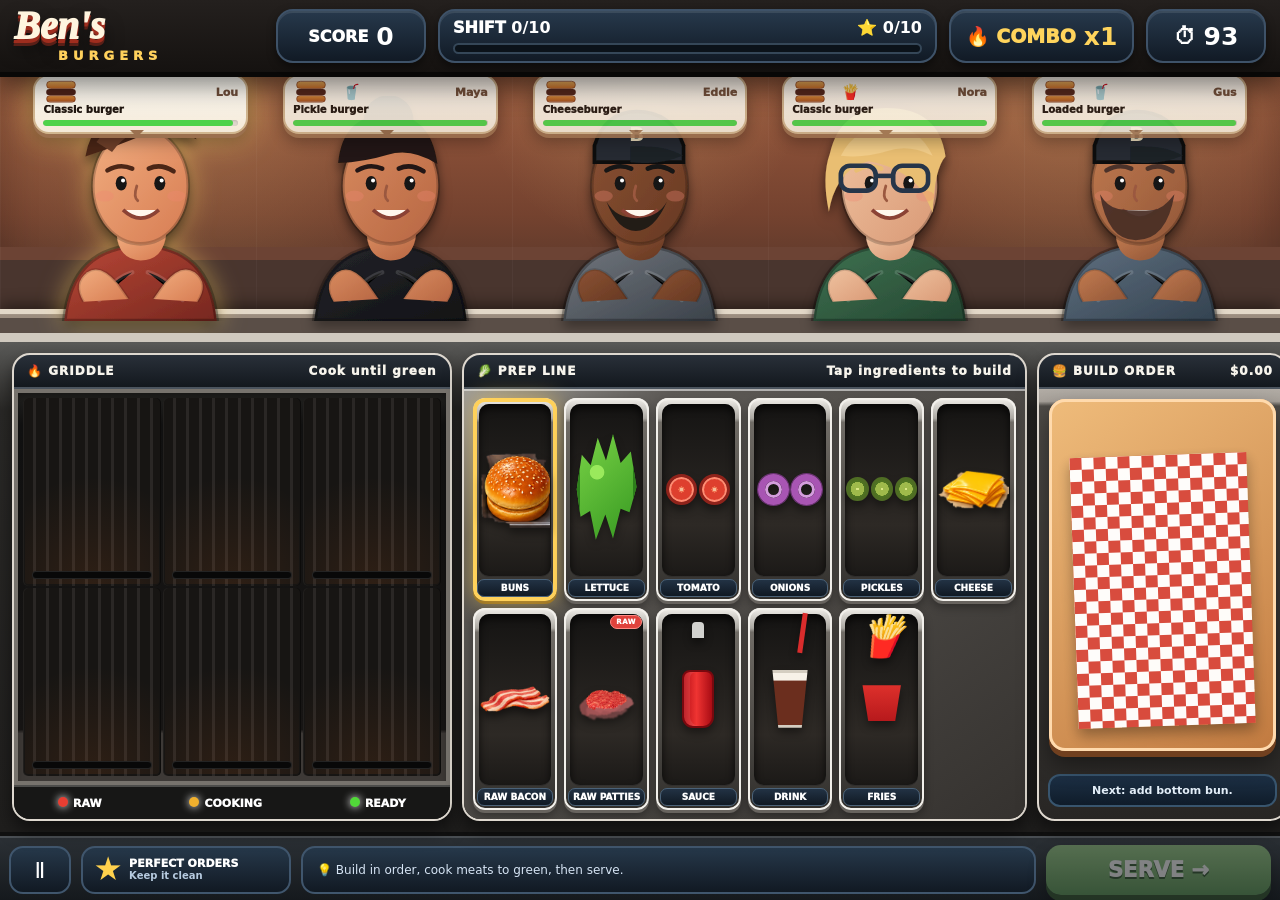
==== index.html @ 0cad3db2 "Load v25 polish and clarify raw meat stations" ====
<!doctype html><html lang="en"><head><meta charset="utf-8"><meta name="viewport" content="width=device-width,initial-scale=1,viewport-fit=cover,user-scalable=no,maximum-scale=1"><meta name="theme-color" content="#17100c"><meta name="apple-mobile-web-app-capable" content="yes"><meta name="apple-mobile-web-app-status-bar-style" content="black-translucent"><meta name="apple-mobile-web-app-title" content="Ben's Burgers"><title>Ben's Burgers</title><link rel="stylesheet" href="app-v23.css?v=25"><link rel="stylesheet" href="v24-mobile.css?v=25"><link rel="stylesheet" href="v25-polish.css?v=25"></head><body><main class="game"><header class="hud"><div class="logo">Ben's<small>BURGERS</small></div><div class="hudBox"><span>SCORE</span><strong id="score">0</strong></div><div class="hudBox shiftBox"><div class="shiftTop"><span>SHIFT <b id="served">0/10</b></span><span>⭐ <b id="perfect">0/10</b></span></div><div class="shiftTrack"><div id="shiftFill" class="shiftFill"></div></div></div><div class="hudBox comboBox">🔥 COMBO <strong id="combo">x1</strong></div><div class="hudBox timeBox">⏱ <strong id="time">94</strong></div></header><section id="customers" class="customers"></section><section class="kitchen"><div class="station"><div class="stationTitle"><span>🔥 GRIDDLE</span><span>Cook until green</span></div><div class="grillGrid"><button class="grillSlot"><i class="foodSprite"></i><span class="slotBar"><i></i></span></button><button class="grillSlot"><i class="foodSprite"></i><span class="slotBar"><i></i></span></button><button class="grillSlot"><i class="foodSprite"></i><span class="slotBar"><i></i></span></button><button class="grillSlot"><i class="foodSprite"></i><span class="slotBar"><i></i></span></button><button class="grillSlot"><i class="foodSprite"></i><span class="slotBar"><i></i></span></button><button class="grillSlot"><i class="foodSprite"></i><span class="slotBar"><i></i></span></button></div><div class="grillLegend"><span><i class="dot rawDot"></i>RAW</span><span><i class="dot cookDot"></i>COOKING</span><span><i class="dot readyDot"></i>READY</span></div></div><div class="station"><div class="stationTitle"><span>🥬 PREP LINE</span><span>Tap ingredients to build</span></div><div class="prepWrap"><button class="ingredient" data-item="buns"><i class="art" style="background-image:url('assets/buns-stock.png')"></i><span class="label">BUNS</span></button><button class="ingredient" data-item="lettuce"><i class="cssFood"><i class="lettuce"></i></i><span class="label">LETTUCE</span></button><button class="ingredient" data-item="tomato"><i class="cssFood tomato"><i></i><i></i></i><span class="label">TOMATO</span></button><button class="ingredient" data-item="onion"><i class="cssFood onion"><i></i><i></i></i><span class="label">ONIONS</span></button><button class="ingredient" data-item="pickles"><i class="cssFood pickleCss"><i></i><i></i><i></i></i><span class="label">PICKLES</span></button><button class="ingredient" data-item="cheese"><i class="art" style="background-image:url('assets/cheese-stock.png')"></i><span class="label">CHEESE</span></button><button class="ingredient" data-item="bacon"><i class="art" style="background-image:url('assets/bacon-raw.png')"></i><span class="label">RAW BACON</span></button><button class="ingredient" data-item="patties"><i class="art" style="background-image:url('assets/raw-patty.png')"></i><span class="label">RAW PATTIES</span></button><button class="ingredient" data-item="sauce"><i class="cssFood"></i><span class="label">SAUCE</span></button><button id="drinkBtn" class="ingredient" data-item="drink"><i class="cssFood"></i><span class="label">DRINK</span></button><button id="friesBtn" class="ingredient" data-item="fries"><i class="cssFood"></i><span class="label">FRIES</span></button></div></div><div class="station assembly"><div class="stationTitle"><span>🍔 BUILD ORDER</span><span id="money">$0.00</span></div><div class="board"><div class="checker"></div><div id="burgerStack" class="burgerStack"></div></div><div class="assemblyStatus"><div id="hint" class="hint">Start with the bottom bun.</div></div></div></section><footer class="footer"><button class="footerBtn" aria-label="Pause">Ⅱ</button><div class="perfectBox"><span class="star">★</span><span>PERFECT ORDERS<br><b id="perfectFooter">Keep it clean</b></span></div><div class="tipBox">💡 Build in order, cook meats to green, then serve.</div><button id="serveBtn" class="serve" disabled>SERVE →</button></footer></main><div id="toast" class="toast"></div><script src="engine-v23.js?v=25"></script><script src="v25-polish.js?v=25"></script></body></html>
---- app-v23.css ----
*{box-sizing:border-box}html,body{margin:0;width:100%;height:100%;overflow:hidden;background:#120e0b;color:#fff;font-family:Inter,ui-rounded,"SF Pro Rounded",system-ui,sans-serif}button{font:inherit}.game{height:100dvh;display:grid;grid-template-rows:72px 270px minmax(0,1fr) 64px;background:linear-gradient(#7a3f29 0 42%,#2b2622 42% 100%)}.hud{display:grid;grid-template-columns:250px 150px minmax(260px,1fr) 185px 120px;gap:12px;align-items:center;padding:8px 14px;background:linear-gradient(#24201e,#151210);box-shadow:0 5px 0 #090807,0 12px 28px #0008;z-index:5}.logo{font-family:Georgia,serif;font-style:italic;font-weight:1000;font-size:39px;color:#fff5df;text-shadow:0 4px 0 #9f2d1e,0 7px 0 #5a1f17,0 10px 18px #0009;line-height:.8}.logo small{display:block;font:1000 13px/1 system-ui;letter-spacing:5px;color:#ffd15c;text-shadow:none;margin-left:44px;margin-top:8px}.hudBox{height:54px;border-radius:17px;background:linear-gradient(#27394c,#111a25);border:2px solid #3e5268;box-shadow:inset 0 2px #ffffff18,0 4px 10px #0007;display:flex;align-items:center;justify-content:center;gap:8px;font-weight:1000}.hudBox strong{font-size:25px}.shiftBox{padding:7px 13px;flex-direction:column;gap:6px}.shiftTop{width:100%;display:flex;justify-content:space-between;font-weight:1000}.shiftTrack{width:100%;height:12px;border-radius:999px;background:#0b1219;border:2px solid #354758;overflow:hidden}.shiftFill{height:100%;width:0;background:linear-gradient(#79eb40,#39c918);border-radius:inherit;box-shadow:0 0 13px #55e62f88}.comboBox{color:#ffd45c;font-size:19px}.timeBox{font-size:22px}.customers{position:relative;display:grid;grid-template-columns:repeat(5,1fr);gap:0;padding:0 16px;background:linear-gradient(180deg,#9b5b3e 0,#7f4935 50%,#513326 100%);border-bottom:9px solid #d0c9bf;box-shadow:inset 0 14px 40px #0003;overflow:hidden}.customers:before{content:"";position:absolute;inset:0;background:radial-gradient(circle at 17% 5%,#ffd37a38,transparent 22%),radial-gradient(circle at 50% 5%,#ffd37a38,transparent 22%),radial-gradient(circle at 82% 5%,#ffd37a38,transparent 22%),linear-gradient(180deg,transparent 68%,#5d392c 68% 72%,#3f2b25 72% 100%);pointer-events:none}.customers:after{content:"";position:absolute;left:0;right:0;bottom:0;height:24px;background:linear-gradient(#e3d8c8 0 22%,#9c8d7f 23% 38%,#5a4e47 39% 100%);box-shadow:0 -4px 16px #0007}.customerCard{position:relative;min-width:0;display:flex;align-items:flex-end;justify-content:center;z-index:1}.customerCard.active{filter:drop-shadow(0 0 13px #ffd66b99)}.avatar{width:min(96%,225px);height:225px;display:flex;align-items:flex-end;justify-content:center;margin-bottom:12px}.avatar svg{width:100%;height:100%;display:block}.bubble{position:absolute;top:10px;left:5%;right:5%;min-height:82px;border-radius:22px;background:linear-gradient(#fffdf7,#f4e9d8);color:#211711;border:3px solid #d0b58f;box-shadow:0 7px 0 #9b704f,0 13px 22px #0005;padding:8px 11px 9px;z-index:4}.bubble:after{content:"";position:absolute;left:45%;bottom:-17px;border:9px solid transparent;border-top-color:#9b704f}.bubble.waiting{opacity:.9}.bubbleTop{display:flex;align-items:center;justify-content:space-between;gap:7px}.orderName{font-size:14px;font-weight:1000;color:#6f4e3a}.orderVisual{display:flex;align-items:center;gap:4px}.miniBurger{width:45px;height:29px;position:relative;display:inline-block}.miniBurger i{position:absolute;left:4px;right:4px;border-radius:999px}.miniBurger i:nth-child(1){top:0;height:10px;background:linear-gradient(#efb25c,#c96e28);border:1px solid #8e431b}.miniBurger i:nth-child(2){top:10px;height:8px;background:#4e2218}.miniBurger i:nth-child(3){top:18px;height:9px;background:linear-gradient(#d88935,#a74f1d);border:1px solid #7d3716}.miniSide{font-size:19px;line-height:1}.bubbleOrder{font-weight:1000;font-size:13px;line-height:1.08;margin-top:4px;white-space:nowrap;overflow:hidden;text-overflow:ellipsis}.miniPat{height:9px;background:#ddd5cb;border-radius:99px;overflow:hidden;margin-top:7px;box-shadow:inset 0 1px 2px #0002}.miniPat i{display:block;height:100%;width:100%;border-radius:inherit;transition:width .12s linear}.kitchen{min-height:0;display:grid;grid-template-columns:35% 45% 20%;gap:10px;padding:11px 12px;background:linear-gradient(#5a5a58,#2a2927 14%,#1f1e1d 100%);border-bottom:4px solid #111}.station{min-height:0;border-radius:18px;background:linear-gradient(#cfcac2,#a7a19a 10%,#4e4b47 11%,#282624 100%);border:2px solid #ded8cf;box-shadow:inset 0 3px #ffffffaa,0 9px 18px #0008;overflow:hidden;position:relative}.stationTitle{height:34px;background:linear-gradient(#293039,#13181e);border-bottom:2px solid #4b545e;color:#f7f4ec;display:flex;align-items:center;justify-content:space-between;padding:0 13px;font-size:12px;font-weight:1000;letter-spacing:1px}.grillGrid{display:grid;grid-template-columns:repeat(3,1fr);grid-template-rows:repeat(2,1fr);gap:7px;padding:9px;height:calc(100% - 68px);background:linear-gradient(#2e2c2b,#1e1d1c)}.grillSlot{position:relative;border:0;border-radius:13px;background:repeating-linear-gradient(90deg,#161616 0 8px,#2a2827 8px 15px);box-shadow:inset 0 0 0 2px #555,inset 0 -16px 22px #0009,0 2px 0 #777;overflow:hidden}.grillSlot:before{content:"";position:absolute;inset:7px;border-radius:9px;background:radial-gradient(circle at 50% 100%,#ff7b2620,transparent 55%);pointer-events:none}.grillSlot.ready{box-shadow:inset 0 0 0 4px #58e33d,0 0 16px #58e33d88}.grillSlot.burned{box-shadow:inset 0 0 0 4px #ff4a36,0 0 16px #ff4a3677}.foodSprite{position:absolute;inset:12% 8% 17%;background-position:center;background-repeat:no-repeat;background-size:contain;filter:drop-shadow(0 7px 5px #0008)}.slotBar{position:absolute;left:9px;right:9px;bottom:7px;height:8px;background:#080808;border-radius:99px;overflow:hidden;border:1px solid #ffffff1c}.slotBar i{display:block;height:100%;width:0;background:#f0ab2f;border-radius:inherit}.grillLegend{height:34px;display:flex;align-items:center;justify-content:space-around;background:#171716;border-top:2px solid #4d4d4b;font-size:11px;font-weight:1000}.dot{display:inline-block;width:10px;height:10px;border-radius:50%;margin-right:5px;box-shadow:0 0 8px currentColor}.rawDot{background:#e83e32}.cookDot{background:#f0b02e}.readyDot{background:#51d938}.prepWrap{display:grid;grid-template-columns:repeat(6,1fr);grid-template-rows:repeat(2,1fr);gap:7px;padding:9px;height:calc(100% - 34px);background:linear-gradient(#4b4946,#292724)}.ingredient{position:relative;border:0;border-radius:14px;background:linear-gradient(#dad9d5,#9f9b94 11%,#66615b 12%,#292725 100%);box-shadow:inset 0 0 0 2px #efeee9,0 3px 0 #6e6a66,0 6px 10px #0004;overflow:hidden;padding:0}.ingredient:before{content:"";position:absolute;left:6px;right:6px;top:6px;bottom:24px;border-radius:10px;background:linear-gradient(#1c1b1a,#3b3732);box-shadow:inset 0 3px 8px #0008,inset 0 -1px #ffffff16}.ingredient.next{box-shadow:inset 0 0 0 4px #ffd15a,0 0 20px #ffd15a88,0 3px 0 #8c661b}.ingredient.done{box-shadow:inset 0 0 0 4px #59df43,0 0 17px #59df4366}.ingredient .art{position:absolute;inset:7px 7px 26px;background-size:contain;background-position:center;background-repeat:no-repeat;z-index:2;filter:drop-shadow(0 5px 4px #0007)}.ingredient .label{position:absolute;left:4px;right:4px;bottom:4px;border-radius:7px;background:linear-gradient(#223244,#101923);border:1px solid #4b6278;color:#fff;padding:3px 2px;font-size:9px;font-weight:1000;text-align:center;z-index:4}.cssFood{position:absolute;inset:7px 7px 27px;display:flex;align-items:center;justify-content:center;z-index:2;filter:drop-shadow(0 5px 4px #0006)}.lettuce{width:90%;height:68%;background:radial-gradient(circle at 35% 35%,#9ae95c 0 8%,transparent 9%),linear-gradient(135deg,#7bd447,#32951f);clip-path:polygon(3% 50%,11% 20%,25% 29%,36% 5%,49% 25%,60% 2%,72% 27%,88% 17%,97% 48%,86% 70%,72% 67%,60% 93%,48% 72%,33% 94%,24% 69%,9% 74%);box-shadow:inset 0 0 0 5px #2d7e1b}.tomato{display:flex;gap:2px}.tomato i{width:31px;height:31px;border-radius:50%;background:radial-gradient(circle,#f5bc98 0 8%,#f07150 9% 17%,#de3f2e 18% 58%,#a92820 59%);border:3px solid #8f231b;box-shadow:inset 0 0 0 2px #ff8d73}.onion{display:flex;gap:2px}.onion i{width:31px;height:31px;border-radius:50%;border:7px solid #a855b3;box-shadow:inset 0 0 0 3px #d49ddd,0 0 0 1px #6b3374}.pickleCss{display:flex;gap:2px}.pickleCss i{width:31px;height:24px;border-radius:50%;background:radial-gradient(circle,#dbe885 0 9%,#9fba4b 10% 55%,#4f7421 56%);border:3px solid #4f6d24}.ingredient[data-item="sauce"] .cssFood{font-size:0}.ingredient[data-item="sauce"] .cssFood:before{content:"";width:28px;height:54px;border-radius:8px 8px 11px 11px;background:linear-gradient(90deg,#b81118,#ef3432 45%,#a90c14);border:2px solid #78090f;box-shadow:inset 6px 0 #ffffff16}.ingredient[data-item="sauce"] .cssFood:after{content:"";position:absolute;width:12px;height:16px;top:7px;background:#d2d2cf;border-radius:4px 4px 0 0}.ingredient[data-item="drink"] .cssFood,.ingredient[data-item="fries"] .cssFood{font-size:0!important}.ingredient[data-item="drink"] .cssFood:before{content:"";width:36px;height:52px;clip-path:polygon(8% 0,92% 0,78% 100%,22% 100%);background:linear-gradient(#f7f1e8 0 14%,#6b2e1e 15% 100%);border:3px solid #d4cdc1}.ingredient[data-item="drink"] .cssFood:after{content:"";position:absolute;width:5px;height:40px;background:#d92c2c;transform:rotate(8deg);top:-2px;right:29%}.ingredient[data-item="fries"] .cssFood:before{content:"";width:48px;height:45px;background:linear-gradient(#e7362f,#b7191c);clip-path:polygon(10% 20%,90% 20%,78% 100%,22% 100%);border-radius:5px}.ingredient[data-item="fries"] .cssFood:after{content:"🍟";position:absolute;font-size:40px;top:-2px}.assembly{display:grid;grid-template-rows:34px 1fr 58px}.board{margin:10px;border-radius:16px;background:linear-gradient(#d99e5c,#b86f38);box-shadow:inset 0 0 0 3px #efc890,0 6px 0 #72421f,0 10px 20px #0006;position:relative;overflow:hidden}.checker{position:absolute;inset:16% 11% 7%;background:conic-gradient(#fff 25%,#d84a3d 0 50%,#fff 0 75%,#d84a3d 0) 0 0/24px 24px;transform:rotate(-2deg);opacity:.97;box-shadow:0 5px 12px #0004}.burgerStack{position:absolute;left:50%;bottom:12%;width:165px;height:175px;transform:translateX(-50%);filter:drop-shadow(0 10px 7px #0007)}.layer{position:absolute;left:50%;transform:translateX(-50%);width:132px;transition:.16s}.layer.bunBottom{height:31px;background:radial-gradient(circle at 45% 30%,#f7cd75 0 2px,transparent 3px),linear-gradient(#e49a42,#aa501d);border-radius:12px 12px 24px 24px;border:4px solid #793515}.layer.patty{height:30px;background:repeating-linear-gradient(20deg,#67301f 0 8px,#3d1811 8px 12px);border-radius:50%;border:4px solid #29110c;box-shadow:inset 0 5px #8b4a31}.layer.cheese{height:19px;background:#f6b927;clip-path:polygon(0 10%,45% 0,58% 24%,100% 8%,96% 86%,55% 72%,46% 100%,5% 78%)}.layer.lettuceL{height:20px;background:linear-gradient(#77d347,#3b9d24);clip-path:polygon(0 48%,12% 9%,25% 49%,38% 2%,51% 42%,68% 4%,81% 46%,100% 8%,93% 92%,70% 64%,58% 100%,38% 66%,18% 98%,5% 70%)}.layer.tomatoL{height:17px;background:linear-gradient(#ef634e,#c52d22);border-radius:50%;border:3px solid #962018}.layer.onionL{height:13px;border:5px solid #a95bb4;border-radius:50%;box-shadow:inset 0 0 0 2px #d49edd}.layer.pickleL{height:14px;background:radial-gradient(circle,#d8e27b 0 10%,#8eaa3c 11% 58%,#4b6a20 59%);border-radius:50%;border:3px solid #4e6c22}.layer.bacon{height:15px;background:repeating-linear-gradient(90deg,#b83721 0 12px,#ed7b42 12px 20px);transform:translateX(-50%) rotate(-4deg);border-radius:8px;border:2px solid #742416}.layer.sauceL{height:8px;background:linear-gradient(#ef4539,#b91217);border-radius:999px}.layer.bunTop{height:49px;background:radial-gradient(circle at 24% 32%,#fff1a1 0 3px,transparent 4px),radial-gradient(circle at 66% 23%,#fff1a1 0 3px,transparent 4px),radial-gradient(circle at 45% 18%,#fff1a1 0 3px,transparent 4px),linear-gradient(#f2b258,#c77029);border-radius:78px 78px 24px 24px;border:4px solid #8f4018;box-shadow:inset 0 7px #ffd481}.assemblyStatus{display:flex;align-items:center;justify-content:center;padding:0 9px}.hint{width:100%;border-radius:12px;background:linear-gradient(#1d3045,#0f1c2a);color:#e3eef8;border:2px solid #38556e;padding:8px;text-align:center;font-size:11px;font-weight:900}.footer{display:grid;grid-template-columns:62px 210px 1fr 225px;gap:10px;align-items:center;padding:6px 12px;background:linear-gradient(#2b3035,#15191d);border-top:2px solid #4b5055}.footerBtn,.perfectBox,.tipBox{height:48px;border-radius:14px;background:linear-gradient(#26384a,#111923);border:2px solid #40566d;color:#fff}.footerBtn{font-size:22px}.perfectBox{display:flex;align-items:center;gap:9px;padding:0 12px;font-weight:1000;font-size:11px;line-height:1.05;overflow:hidden}.perfectBox .star{font-size:28px;color:#ffd14d}.perfectBox b{font-size:10px;color:#b7cbe0}.tipBox{display:flex;align-items:center;padding:0 14px;color:#d6e4f4;font-size:12px}.serve{height:50px;border:0;border-radius:15px;background:linear-gradient(#6be840,#2dbd21);box-shadow:0 6px 0 #196f15,0 10px 20px #0006;color:#fff;font-size:21px;font-weight:1000;text-shadow:0 2px #187113}.serve:disabled{filter:grayscale(.6) brightness(.65)}.serve:not(:disabled):active{transform:translateY(3px);box-shadow:0 3px 0 #196f15}.toast{position:fixed;left:50%;bottom:74px;transform:translateX(-50%) translateY(20px);opacity:0;z-index:20;background:#101418ef;border:2px solid #4b5d70;border-radius:999px;padding:9px 16px;font-weight:900;transition:.16s}.toast.show{opacity:1;transform:translateX(-50%) translateY(0)}
@media(max-height:720px){.game{grid-template-rows:62px 230px minmax(0,1fr) 56px}.hud{grid-template-columns:210px 125px minmax(230px,1fr) 150px 100px;padding:6px 9px;gap:7px}.logo{font-size:31px}.logo small{font-size:10px}.hudBox{height:45px;font-size:12px}.hudBox strong{font-size:20px}.customers{padding:0 10px}.avatar{height:188px;margin-bottom:8px}.bubble{top:7px;min-height:67px;padding:6px 8px;border-radius:17px}.orderName{font-size:11px}.bubbleOrder{font-size:10px}.miniBurger{transform:scale(.82);transform-origin:left center}.miniSide{font-size:15px}.kitchen{gap:7px;padding:7px 8px;grid-template-columns:34% 46% 20%}.stationTitle{height:28px;font-size:9px}.grillGrid{height:calc(100% - 56px);padding:6px;gap:5px}.grillLegend{height:28px;font-size:8px}.prepWrap{height:calc(100% - 28px);padding:6px;gap:5px}.ingredient .label{font-size:7px}.assembly{grid-template-rows:28px 1fr 47px}.board{margin:6px}.burgerStack{width:125px;height:120px}.footer{grid-template-columns:50px 165px 1fr 175px;padding:4px 8px}.footerBtn,.perfectBox,.tipBox{height:42px}.perfectBox{font-size:9px}.perfectBox .star{font-size:23px}.perfectBox b{font-size:8px}.tipBox{font-size:10px}.serve{height:43px;font-size:16px}}
@media(max-width:980px){.hud{grid-template-columns:180px 100px 1fr 135px 85px}.logo{font-size:29px}.hudBox{font-size:11px}.hudBox strong{font-size:18px}.customers{padding:0 6px}.avatar{width:100%}.bubble{left:3%;right:3%}.kitchen{grid-template-columns:33% 47% 20%}.prepWrap{grid-template-columns:repeat(6,1fr)}.ingredient .label{letter-spacing:-.2px}}
@media(orientation:portrait){body:before{content:"Turn your phone sideways to play Ben’s Burgers 🍔";position:fixed;inset:0;background:#17100c;z-index:999;display:grid;place-items:center;text-align:center;padding:18%;font-size:28px;font-weight:1000}}
---- v24-mobile.css ----
/* v24: prioritize the playable kitchen on phone landscape */
@media (orientation:landscape) and (max-height:520px){
.game{grid-template-rows:54px 178px minmax(235px,1fr) 52px;height:100dvh;min-height:100dvh;overflow:hidden}
.hud{grid-template-columns:205px 130px 1fr 155px 105px;gap:8px;padding:5px 10px}.logo{font-size:30px}.logo small{font-size:10px;letter-spacing:4px;margin-top:5px}.hudBox{height:42px;border-radius:14px;font-size:12px}.hudBox strong{font-size:19px}.shiftBox{padding:5px 10px;gap:4px}.shiftTrack{height:8px}.comboBox{font-size:14px}.timeBox{font-size:16px}
.customers{padding:6px 14px 0;gap:6px;border-bottom-width:6px}.avatar{height:142px;width:min(90%,170px)}.bubble{top:0;left:4%;right:4%;min-height:62px;padding:5px 7px 7px;border-radius:14px;border-width:2px;box-shadow:0 4px 0 #9d704e,0 7px 12px #0004}.bubble:after{bottom:-12px;border-width:7px}.bubbleTitle{font-size:9px}.bubbleOrder{font-size:10px;margin-top:3px}.miniPat{height:6px;margin-top:5px}
.kitchen{grid-template-columns:36% 44% 20%;gap:7px;padding:7px 9px;background:linear-gradient(#686765,#282725)}.station{border-radius:14px}.stationTitle{height:28px;padding:0 9px;font-size:9px}.grillGrid{height:calc(100% - 56px);padding:7px;gap:6px}.grillSlot{border-radius:9px}.foodSprite{inset:8% 7% 14%;filter:drop-shadow(0 4px 4px #0008)}.slotBar{height:6px;bottom:5px}.grillLegend{height:28px;font-size:9px}
.prepWrap{height:calc(100% - 28px);grid-template-columns:repeat(6,1fr);grid-template-rows:repeat(2,minmax(82px,1fr));gap:6px;padding:7px}.ingredient{min-height:82px;border-radius:10px}.ingredient .art{inset:5px 4px 21px;background-size:contain}.ingredient .label{bottom:3px;font-size:8px;padding:2px}.cssFood{inset:5px 4px 21px}.tomato i,.onion i{width:27px;height:27px}.pickleCss i{width:27px;height:21px}
.assembly{grid-template-rows:28px minmax(150px,1fr) 47px}.board{margin:7px;border-radius:11px}.checker{inset:12% 10% 6%;background-size:22px 22px}.burgerStack{bottom:11%;width:140px;height:135px}.layer{width:112px}.assemblyStatus{padding:0 6px}.hint{padding:7px;font-size:9px;border-radius:9px}
.footer{grid-template-columns:55px 205px 1fr 215px;gap:8px;padding:4px 9px}.footerBtn,.perfectBox,.tipBox{height:40px;border-radius:11px}.footerBtn{font-size:18px}.perfectBox{padding:0 10px;font-size:10px;line-height:1.05}.perfectBox .star{font-size:23px}.tipBox{font-size:10px;padding:0 11px}.serve{height:42px;font-size:17px;border-radius:12px}
}
@media (orientation:landscape) and (max-height:430px){.game{grid-template-rows:48px 145px minmax(210px,1fr) 46px}.customers{padding-top:3px}.avatar{height:116px}.bubble{min-height:52px}.bubbleOrder{font-size:9px}.prepWrap{grid-template-rows:repeat(2,minmax(70px,1fr))}.ingredient{min-height:70px}.footer{grid-template-columns:48px 180px 1fr 190px}.footerBtn,.perfectBox,.tipBox{height:35px}.serve{height:37px}}
---- v25-polish.css ----
/* v25 visual polish: make the playable screen read more like the target mockup */
:root{--steel-hi:#e3e1dc;--steel-mid:#8e8c88;--steel-dark:#3a3937;--game-green:#55df34;--warm:#f4b24c}
/* smaller tickets so the characters can actually be seen */
.bubble{top:2px;left:7%;right:7%;min-height:58px;padding:5px 8px 6px;border-radius:16px;border-width:2px;box-shadow:0 4px 0 #9b704f,0 8px 16px #0005}.bubble:after{bottom:-12px;border-width:7px}.bubbleTop{height:23px}.miniBurger{transform:scale(.8);transform-origin:left center}.miniSide{font-size:15px}.orderName{font-size:11px}.bubbleOrder{font-size:10px;margin-top:1px}.miniPat{height:6px;margin-top:4px}
/* restaurant counter / character presentation */
.customers{background:radial-gradient(circle at 15% 5%,#ffd48636,transparent 22%),radial-gradient(circle at 50% 4%,#ffd48631,transparent 24%),radial-gradient(circle at 84% 5%,#ffd48636,transparent 22%),linear-gradient(#9a5a3e,#74422f 55%,#443027 100%)}.customers:before{background:linear-gradient(90deg,#ffffff08 0 1px,transparent 1px 20%),linear-gradient(180deg,transparent 67%,#6c4334 67% 72%,#49352e 72% 100%);background-size:20% 100%,100% 100%}.avatar{filter:drop-shadow(0 7px 6px #0005)}
/* turn six boxes into one convincing griddle surface while keeping six hit targets */
.station:first-child{background:linear-gradient(#dbd9d4,#989693 11%,#4d4b49 12%,#252422 100%)}.grillGrid{gap:2px;padding:9px;background:linear-gradient(180deg,#242321,#111 9%,#171514 86%,#3d3936 87%);box-shadow:inset 0 0 0 4px #77736d,inset 0 5px 10px #0008}.grillSlot{border-radius:5px;background:repeating-linear-gradient(90deg,#171513 0 10px,#2a2725 10px 13px);box-shadow:inset 1px 0 #ffffff0b,inset -1px 0 #0007;border:0}.grillSlot:before{inset:2px;border-radius:3px;background:radial-gradient(circle at 50% 100%,#ff79251a,transparent 55%)}.grillSlot.ready{box-shadow:inset 0 0 0 3px #5ae13e,0 0 13px #55df3466}.grillSlot.burned{box-shadow:inset 0 0 0 3px #f24b38,0 0 13px #f24b3866}.foodSprite{inset:5% 4% 13%;filter:drop-shadow(0 7px 5px #0009)}.grillSlot:has(.foodSprite[style*="cooking-patty"]) .foodSprite{animation:sizzle .13s steps(2) infinite}.grillSlot:has(.foodSprite[style*="raw-patty"]) .foodSprite{filter:drop-shadow(0 6px 5px #0009) saturate(1.18)}@keyframes sizzle{50%{transform:translate(1px,-1px) rotate(.35deg)}}
/* stainless prep wells */
.prepWrap{background:linear-gradient(145deg,#9e9c98,#5c5955 18%,#35322f 100%);box-shadow:inset 0 2px #eee9}.ingredient{background:linear-gradient(#f2f0eb,#aaa7a1 10%,#706c66 12%,#302e2b 100%);border-radius:12px;box-shadow:inset 0 0 0 2px #f2f0eb,0 3px 0 #67635e,0 6px 10px #0005}.ingredient:before{background:linear-gradient(#151413,#2d2925 70%,#1b1917);box-shadow:inset 0 4px 9px #000b,inset 0 -1px #ffffff20}.ingredient.next{box-shadow:inset 0 0 0 4px #ffd15a,0 0 22px #ffd15a91,0 3px 0 #8c661b}.ingredient.selected{box-shadow:inset 0 0 0 4px #59b7ff,0 0 20px #59b7ff88,0 3px 0 #315c80}.ingredient.selected .label{background:linear-gradient(#2d78b1,#153b5c)}
/* raw meat is visually unmistakable */
.ingredient[data-item="patties"] .art{background-image:url('assets/raw-patty.png')!important;background-size:72% auto;filter:drop-shadow(-8px 8px 0 #bc5f60aa) drop-shadow(8px 4px 0 #d97879aa) drop-shadow(0 6px 5px #0008);transform:scale(.82)}.ingredient[data-item="patties"]:after{content:"RAW";position:absolute;right:7px;top:7px;z-index:5;background:#df423c;color:#fff;border:1px solid #ff8a83;border-radius:7px;padding:2px 5px;font-size:7px;font-weight:1000;letter-spacing:.5px}.ingredient[data-item="bacon"] .art{background-image:url('assets/bacon-raw.png')!important;filter:drop-shadow(0 5px 4px #0008) saturate(1.15)}
/* more substantial build board */
.board{background:linear-gradient(145deg,#efbc7b,#c17a40);box-shadow:inset 0 0 0 3px #ffdaad,0 6px 0 #71401f,0 12px 23px #0007}.checker{box-shadow:0 7px 14px #0005}.burgerStack{filter:drop-shadow(0 11px 7px #0008)}
/* footer safe area and stronger serve affordance */
.footer{padding-bottom:max(4px,env(safe-area-inset-bottom));padding-left:max(9px,env(safe-area-inset-left));padding-right:max(9px,env(safe-area-inset-right))}.serve:not(:disabled){background:linear-gradient(#6bea40,#27b91c);box-shadow:0 5px 0 #176b13,0 10px 18px #0007,0 0 20px #47dc2e3d}.serve:disabled{opacity:.72}
@media (orientation:landscape) and (max-height:520px){.bubble{top:-2px;min-height:48px;padding:4px 6px 5px}.bubbleTop{height:18px}.miniBurger{transform:scale(.64)}.miniSide{font-size:12px}.orderName{font-size:9px}.bubbleOrder{font-size:9px}.miniPat{height:5px;margin-top:3px}.avatar{height:148px;margin-bottom:0}.customers{padding-top:0}.ingredient[data-item="patties"]:after{font-size:6px;right:5px;top:5px}.grillGrid{padding:6px}.foodSprite{inset:2% 2% 12%}}
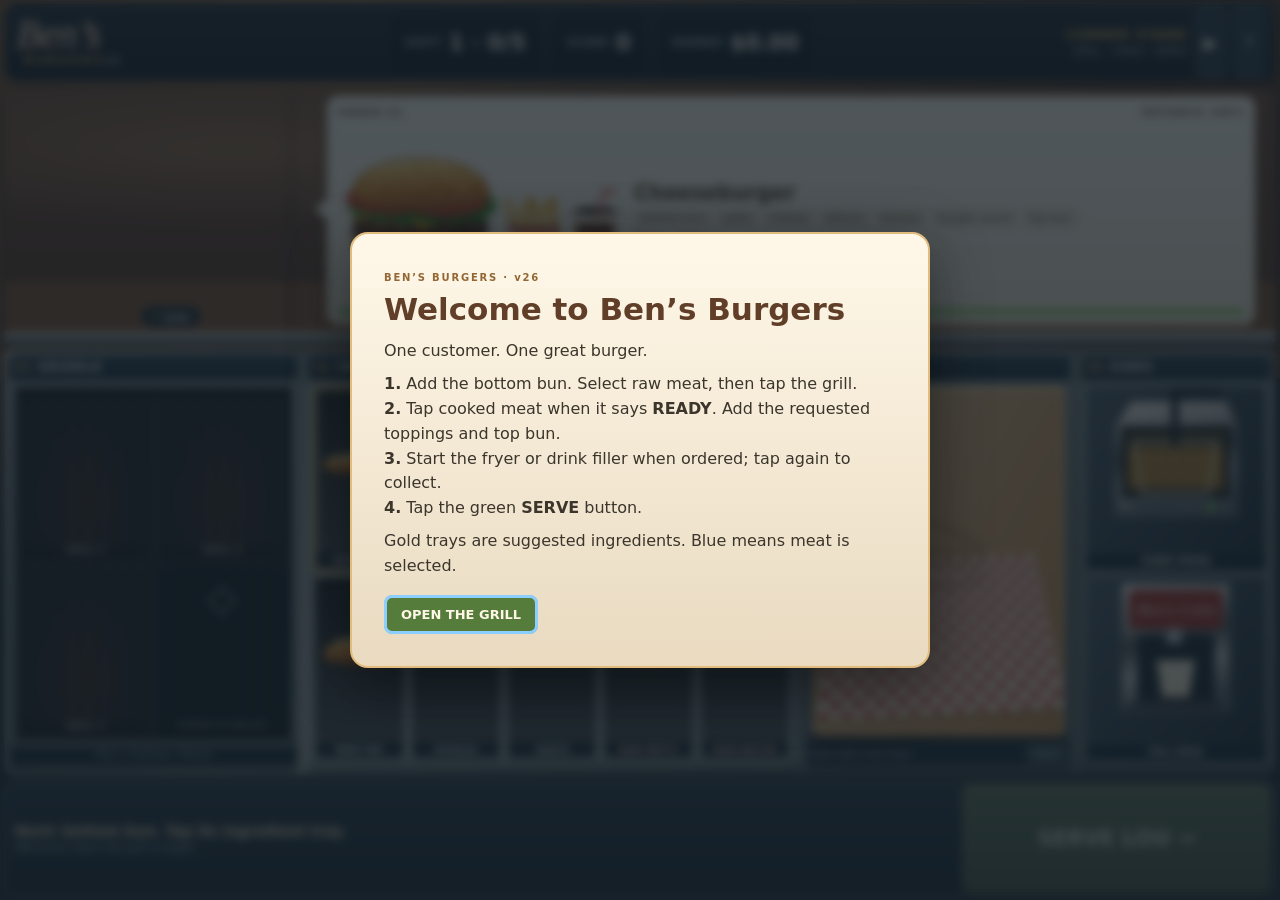
==== commit 99064894: "Load complete one-customer rebuild v26" ====
--- a/index.html
+++ b/index.html
@@ -1 +1,48 @@
-<!doctype html><html lang="en"><head><meta charset="utf-8"><meta name="viewport" content="width=device-width,initial-scale=1,viewport-fit=cover,user-scalable=no,maximum-scale=1"><meta name="theme-color" content="#17100c"><meta name="apple-mobile-web-app-capable" content="yes"><meta name="apple-mobile-web-app-status-bar-style" content="black-translucent"><meta name="apple-mobile-web-app-title" content="Ben's Burgers"><title>Ben's Burgers</title><link rel="stylesheet" href="app-v23.css?v=25"><link rel="stylesheet" href="v24-mobile.css?v=25"><link rel="stylesheet" href="v25-polish.css?v=25"></head><body><main class="game"><header class="hud"><div class="logo">Ben's<small>BURGERS</small></div><div class="hudBox"><span>SCORE</span><strong id="score">0</strong></div><div class="hudBox shiftBox"><div class="shiftTop"><span>SHIFT <b id="served">0/10</b></span><span>⭐ <b id="perfect">0/10</b></span></div><div class="shiftTrack"><div id="shiftFill" class="shiftFill"></div></div></div><div class="hudBox comboBox">🔥 COMBO <strong id="combo">x1</strong></div><div class="hudBox timeBox">⏱ <strong id="time">94</strong></div></header><section id="customers" class="customers"></section><section class="kitchen"><div class="station"><div class="stationTitle"><span>🔥 GRIDDLE</span><span>Cook until green</span></div><div class="grillGrid"><button class="grillSlot"><i class="foodSprite"></i><span class="slotBar"><i></i></span></button><button class="grillSlot"><i class="foodSprite"></i><span class="slotBar"><i></i></span></button><button class="grillSlot"><i class="foodSprite"></i><span class="slotBar"><i></i></span></button><button class="grillSlot"><i class="foodSprite"></i><span class="slotBar"><i></i></span></button><button class="grillSlot"><i class="foodSprite"></i><span class="slotBar"><i></i></span></button><button class="grillSlot"><i class="foodSprite"></i><span class="slotBar"><i></i></span></button></div><div class="grillLegend"><span><i class="dot rawDot"></i>RAW</span><span><i class="dot cookDot"></i>COOKING</span><span><i class="dot readyDot"></i>READY</span></div></div><div class="station"><div class="stationTitle"><span>🥬 PREP LINE</span><span>Tap ingredients to build</span></div><div class="prepWrap"><button class="ingredient" data-item="buns"><i class="art" style="background-image:url('assets/buns-stock.png')"></i><span class="label">BUNS</span></button><button class="ingredient" data-item="lettuce"><i class="cssFood"><i class="lettuce"></i></i><span class="label">LETTUCE</span></button><button class="ingredient" data-item="tomato"><i class="cssFood tomato"><i></i><i></i></i><span class="label">TOMATO</span></button><button class="ingredient" data-item="onion"><i class="cssFood onion"><i></i><i></i></i><span class="label">ONIONS</span></button><button class="ingredient" data-item="pickles"><i class="cssFood pickleCss"><i></i><i></i><i></i></i><span class="label">PICKLES</span></button><button class="ingredient" data-item="cheese"><i class="art" style="background-image:url('assets/cheese-stock.png')"></i><span class="label">CHEESE</span></button><button class="ingredient" data-item="bacon"><i class="art" style="background-image:url('assets/bacon-raw.png')"></i><span class="label">RAW BACON</span></button><button class="ingredient" data-item="patties"><i class="art" style="background-image:url('assets/raw-patty.png')"></i><span class="label">RAW PATTIES</span></button><button class="ingredient" data-item="sauce"><i class="cssFood"></i><span class="label">SAUCE</span></button><button id="drinkBtn" class="ingredient" data-item="drink"><i class="cssFood"></i><span class="label">DRINK</span></button><button id="friesBtn" class="ingredient" data-item="fries"><i class="cssFood"></i><span class="label">FRIES</span></button></div></div><div class="station assembly"><div class="stationTitle"><span>🍔 BUILD ORDER</span><span id="money">$0.00</span></div><div class="board"><div class="checker"></div><div id="burgerStack" class="burgerStack"></div></div><div class="assemblyStatus"><div id="hint" class="hint">Start with the bottom bun.</div></div></div></section><footer class="footer"><button class="footerBtn" aria-label="Pause">Ⅱ</button><div class="perfectBox"><span class="star">★</span><span>PERFECT ORDERS<br><b id="perfectFooter">Keep it clean</b></span></div><div class="tipBox">💡 Build in order, cook meats to green, then serve.</div><button id="serveBtn" class="serve" disabled>SERVE →</button></footer></main><div id="toast" class="toast"></div><script src="engine-v23.js?v=25"></script><script src="v25-polish.js?v=25"></script></body></html>+<!doctype html>
+<html lang="en">
+<head>
+<meta charset="utf-8">
+<meta name="viewport" content="width=device-width,initial-scale=1,viewport-fit=cover">
+<meta name="theme-color" content="#242829">
+<meta name="apple-mobile-web-app-capable" content="yes">
+<title>Ben’s Burgers · 26</title>
+<link rel="stylesheet" href="v26.css?v=26.0">
+<script src="v26-art.js?v=26.0" defer></script>
+<script src="v26-game.js?v=26.0" defer></script>
+</head>
+<body>
+<main id="app" class="app">
+<header class="hud">
+ <div class="brand">Ben’s <span>BURGERS</span><small>v26</small></div>
+ <div class="stat"><span>SHIFT</span><b id="shift">1 · 0/5</b></div>
+ <div class="stat"><span>SCORE</span><b id="score">0</b></div>
+ <div class="stat"><span>EARNED</span><b id="money">$0.00</b></div>
+ <div class="store"><b id="storeName">CORNER STAND</b><span id="combo">GRILL · STACK · SERVE</span></div>
+ <button type="button" id="pauseBtn" data-action="pause" aria-label="Pause game">Ⅱ</button>
+ <button type="button" data-action="help" aria-label="How to play">?</button>
+</header>
+<section class="service" aria-label="Customer and order">
+ <div class="customer-stage">
+  <div id="customerArt" class="customer-art" role="img" aria-label="Customer at the counter"></div>
+  <div class="name-tag"><span class="online-dot"></span><b id="personName">Lou</b></div>
+ </div>
+ <article class="ticket">
+  <div class="ticket-top"><span id="orderNumber">ORDER 01</span><div id="orderTabs" hidden></div><span class="patience-label">PATIENCE <b id="patienceLabel">100%</b></span></div>
+  <div class="ticket-main"><div class="meal-picture"><div id="orderBurger"></div><div id="orderSides"></div></div><div class="ticket-copy"><h1 id="recipeName">Cheeseburger</h1><div id="recipeList" class="recipe-list"></div><p id="orderExtras"></p></div></div>
+  <div class="patience-track"><div id="patienceFill"></div></div>
+ </article>
+</section>
+<section class="kitchen" aria-label="Kitchen work surfaces">
+ <section class="station griddle-station"><h2><span>01</span> GRIDDLE</h2><div id="grills" class="grills"></div><div class="station-note">Raw → Cooking → Ready</div></section>
+ <section class="station prep-station"><h2><span>02</span> INGREDIENTS</h2><div id="ingredients" class="ingredients"></div></section>
+ <section class="station assembly-station"><h2><span>03</span> YOUR TRAY</h2><div class="board"><div class="paper"></div><div id="builtBurger" class="built-burger"></div><div id="readySides" class="ready-sides"></div></div><div class="build-meta"><span id="buildLabel">Start with a bun base</span><button type="button" data-action="undo" aria-label="Undo last ingredient">UNDO</button></div></section>
+ <section class="station sides-station"><h2><span>04</span> SIDES</h2><div class="side-stations"><button type="button" id="friesStation" data-action="fries"><span id="friesMachine" class="machine-art"></span><span id="friesLabel" class="machine-label">START FRYER</span><span class="station-progress"></span></button><button type="button" id="drinkStation" data-action="drink"><span id="drinkMachine" class="machine-art"></span><span id="drinkLabel" class="machine-label">FILL COLA</span><span class="station-progress"></span></button></div></section>
+</section>
+<footer class="footer"><div class="instructions"><b id="hint">Start with the bottom bun.</b><span id="status" role="status" aria-live="polite">Welcome!</span></div><button type="button" id="serveBtn" data-action="serve" aria-disabled="true">SERVE LOU →</button></footer>
+</main>
+<div class="modal" id="modal" role="dialog" aria-modal="true" aria-labelledby="modalTitle">
+ <section class="modal-card"><span class="eyebrow">BEN’S BURGERS · v26</span><h2 id="modalTitle">Welcome to Ben’s Burgers</h2><div id="modalText"></div><div class="modal-actions"><button type="button" id="modalPrimary">OPEN THE GRILL</button><button type="button" id="expandBtn" hidden>EXPAND THE DINER</button></div></section>
+</div>
+<noscript>This game needs JavaScript enabled.</noscript>
+</body>
+</html>
--- a/v26.css
+++ b/v26.css
@@ -0,0 +1,16 @@
+/* Standalone v26 layout. All screen sections share the available safe viewport. */
+*{box-sizing:border-box}html,body{margin:0;width:100%;height:100%;background:#1d2427;color:#fff7e9;font-family:ui-rounded,'Trebuchet MS',system-ui,sans-serif}html{-webkit-text-size-adjust:100%}body{overflow:hidden}button{font:inherit;color:inherit;cursor:pointer;-webkit-tap-highlight-color:transparent;touch-action:manipulation}button>*{pointer-events:none}button:focus-visible{outline:3px solid #8bceff;outline-offset:-3px}button:active{filter:brightness(1.13)}[hidden]{display:none!important}svg{display:block;width:100%;height:100%;overflow:visible}h1,h2,p{margin:0}
+.app{--gap:clamp(4px,.65vw,12px);position:relative;width:100%;height:var(--app-height,100dvh);padding:max(3px,var(--safe-top,env(safe-area-inset-top,0px))) max(5px,var(--safe-right,env(safe-area-inset-right,0px))) max(5px,var(--safe-bottom,env(safe-area-inset-bottom,0px))) max(5px,var(--safe-left,env(safe-area-inset-left,0px)));display:grid;grid-template-rows:minmax(30px,.09fr) minmax(0,.29fr) minmax(0,.49fr) minmax(44px,.13fr);gap:var(--gap);background:radial-gradient(ellipse at 28% 0,#a57548,transparent 58%),linear-gradient(#57402e 0 42%,#283238 42%);isolation:isolate}
+.hud{display:flex;gap:var(--gap);align-items:center;min-width:0;min-height:0;background:linear-gradient(#293239,#1c242b);padding:3px 10px;border:1px solid #6e6c60;border-radius:12px;box-shadow:0 3px 8px #0006}
+.brand{font-family:Georgia,serif;font-size:clamp(20px,3.1vw,44px);font-style:italic;line-height:.83;color:#fff2d2;white-space:nowrap;text-shadow:0 3px #883f2c;flex:1;position:relative}.brand>span{display:block;font:800 clamp(7px,.82vw,12px)/1.2 system-ui;letter-spacing:.35em;color:#e9b761;margin-left:8px;margin-top:3px;text-shadow:none}.brand>small{font:600 8px system-ui;color:#b3b4ac;position:absolute;left:88px;bottom:0;text-shadow:none}
+.stat{display:flex;gap:7px;align-items:center;justify-content:center;background:#131d2466;border:1px solid #70818e40;border-radius:8px;height:90%;padding:3px clamp(6px,1.2vw,18px);white-space:nowrap}.stat>span{font-size:clamp(8px,.8vw,12px);color:#b9c7ca;letter-spacing:.07em;font-weight:800}.stat>b{font-size:clamp(13px,1.7vw,23px)}.store{display:flex;flex-direction:column;gap:3px;text-align:right;flex:1;min-width:0}.store>b{font-size:clamp(8px,.95vw,13px);color:#edbb62;letter-spacing:.1em}.store>span{font-size:clamp(7px,.8vw,11px);color:#b7c1c3}.hud>button{align-self:stretch;min-width:30px;border-radius:7px;background:#32414b;border:1px solid #6d818e;font-size:18px}
+.service{min-height:0;display:grid;grid-template-columns:minmax(0, .24fr) minmax(0, .76fr);gap:var(--gap);position:relative;padding:2px clamp(6px,1.5vw,24px) 7px;background:radial-gradient(ellipse at 18% 25%,#e9b9764d,transparent 30%),repeating-linear-gradient(90deg,#0000 0 22%,#3e291d33 22% 23%),linear-gradient(#79543d,#64422e 78%,#855736 79%);border-radius:12px 12px 0 0;border-bottom:6px solid #c8c4b7;box-shadow:0 3px 0 #5d6364,0 8px 12px #0006}
+.service:after{content:'';position:absolute;bottom:-6px;left:0;right:0;height:9px;background:linear-gradient(#f0e6d0,#a3a5a1 38%,#555e61 42%,#bec2bd);z-index:3;pointer-events:none}.customer-stage{position:relative;min-width:0;min-height:0;display:flex;justify-content:center;align-items:flex-end;overflow:visible}.customer-art{width:auto;height:96%;max-width:100%;aspect-ratio:1;background-image:url('customer-atlas-v26.webp');background-size:500% 100%;background-repeat:no-repeat;transform-origin:50% 95%;filter:drop-shadow(0 4px 3px #261c1677);animation:breathe 3.1s ease-in-out infinite}.customer-art.arrive{animation:arrive .45s ease-out,breathe 3.1s .45s ease-in-out infinite}.customer-art.happy{animation:happy .36s ease-in-out 3}.customer-art.impatient{animation:impatient .8s ease-in-out infinite}.name-tag{position:absolute;bottom:1px;left:50%;transform:translateX(-50%);background:#17262de8;border:1px solid #9ba29775;border-radius:20px;padding:2px 10px;font-size:clamp(9px,1vw,15px);display:flex;gap:6px;align-items:center;white-space:nowrap;z-index:4}.online-dot{width:5px;height:5px;border-radius:50%;background:#a7d580}.ticket{position:relative;margin:4px 0 3px;min-width:0;min-height:0;background:linear-gradient(#fffaf0,#eee4cf);border:2px solid #c1a680;border-radius:12px;color:#302c27;padding:clamp(4px,.7vw,12px);display:grid;grid-template-rows:auto minmax(0,1fr) 5px;gap:3px;box-shadow:0 4px 0 #9c7851,0 7px 12px #0004}.ticket:before{content:'';position:absolute;top:44%;left:-13px;border-top:12px solid transparent;border-bottom:12px solid transparent;border-right:13px solid #f4ebda}.ticket-top{display:flex;justify-content:space-between;align-items:center;font-size:clamp(8px,.86vw,13px);font-weight:800;letter-spacing:.05em;color:#75634c}.patience-label{white-space:nowrap}.ticket-main{min-height:0;display:grid;grid-template-columns:minmax(0,.32fr) minmax(0,.68fr);align-items:center;gap:clamp(4px,.75vw,12px)}.meal-picture{height:100%;min-width:0;min-height:0;display:flex;align-items:flex-end;justify-content:center;padding-bottom:2px}.meal-picture>#orderBurger{height:100%;width:58%;min-width:0}#orderSides{display:flex;align-items:flex-end;height:100%;max-width:44%;flex:1}.side-icon{width:50%;height:79%;display:block;min-width:0}.ticket-copy{min-height:0;min-width:0;align-self:center}.ticket-copy>h1{font-size:clamp(12px,1.6vw,24px);line-height:1.12;margin-bottom:4px;color:#533c26}.recipe-list{display:flex;flex-wrap:wrap;gap:2px 4px}.recipe-chip{font-size:clamp(8px,.89vw,13px);line-height:1.15;padding:2px 5px;border-radius:4px;background:#d9c8a944;color:#625244;border:1px solid #b19a751f;white-space:nowrap}.recipe-chip.added{background:#c4dda7;color:#356a30;border-color:#82ab6255}.ticket-copy>p{margin-top:4px;font-size:clamp(8px,.9vw,13px);font-weight:700;color:#7d5034}.patience-track{background:#b6aa9266;border-radius:9px;overflow:hidden}.patience-track>div{height:100%;width:100%;border-radius:inherit}.ticket-top #orderTabs{display:flex;gap:4px}.ticket-top #orderTabs>button{color:#725d42;background:#e1d3b9;border:1px solid #a99066;border-radius:4px;font-size:clamp(8px,.9vw,13px);padding:2px 5px}.ticket-top #orderTabs>button.chosen{background:#527346;color:#fff}
+.kitchen{min-width:0;min-height:0;display:grid;grid-template-columns:minmax(0, .235fr) minmax(0,.395fr) minmax(0,.215fr) minmax(0,.155fr);gap:var(--gap);padding:4px 3px 6px;background:linear-gradient(135deg,#b6b4ab,#666e70 14%,#a2a6a0 36%,#585e60 75%);border-radius:9px;box-shadow:inset 0 2px #eae7d6,0 5px 0 #313a41,0 8px 8px #0004}.station{min-width:0;min-height:0;display:grid;grid-template-rows:clamp(18px,2.1vw,29px) minmax(0,1fr);border-radius:8px;border:1px solid #c7c9bd;background:linear-gradient(#828b8d,#434e52);box-shadow:inset 0 1px #fff9,0 3px 0 #202b30;position:relative;overflow:hidden}.station>h2{font-size:clamp(8px,.9vw,13px);letter-spacing:.1em;display:flex;gap:6px;align-items:center;padding:2px 7px;background:linear-gradient(#33444f,#24323b);border-bottom:1px solid #6f7d7f;white-space:nowrap}.station>h2>span{color:#e6bd74;font-size:.85em}.griddle-station{grid-template-rows:clamp(18px,2.1vw,29px) minmax(0,1fr) clamp(12px,1.6vw,20px)}.grills{display:grid;grid-template-columns:repeat(2,minmax(0,1fr));grid-template-rows:repeat(2,minmax(0,1fr));min-height:0;gap:3px;margin:4px;padding:3px;background:repeating-linear-gradient(90deg,#262829 0 5px,#373638 6px 7px,#252729 8px 17px);box-shadow:inset 0 0 0 2px #151c21,inset 0 4px 9px #000;border:2px solid #a7aaa5;border-radius:5px}.grill{position:relative;min-width:0;min-height:0;display:block;background:radial-gradient(ellipse at 50% 65%,#ad4d192b,transparent 65%);border:1px solid #93938c32;border-radius:5px;padding:0;overflow:hidden}.grill-art{position:absolute;inset:5% 2% 15%;pointer-events:none}.grill-status{position:absolute;left:2px;right:2px;bottom:6px;font-weight:900;font-size:clamp(7px,.72vw,11px);line-height:1.1;text-align:center;color:#c8c3ae;text-shadow:0 1px 2px #000;background:#18202070;border-radius:3px}.progress{position:absolute;left:4px;right:4px;bottom:2px;height:3px;background:#1119;border-radius:9px;overflow:hidden}.progress>i{display:block;height:100%;background:#e3b254;width:0}.grill[data-stage=ready]{border:2px solid #a0d273;box-shadow:inset 0 0 12px #8ab66555}.grill[data-stage=ready] .grill-status{color:#c2f299}.grill[data-stage=ready] .progress>i{background:#9ccb72}.grill[data-stage=burned]{border-color:#e5705b}.grill[data-stage=burned] .grill-status{color:#ffa184}.grill[data-stage=burned] .progress>i{background:#eb7754}.grill[data-stage=cooking] .grill-art{animation:sizzle .17s linear infinite}.grill[data-stage=locked]{background:#192124bb}.lock-symbol{display:block;text-align:center;font-size:clamp(20px,3vw,40px);color:#878c8a}.grill[data-stage=locked] .grill-status{font-size:clamp(6px,.62vw,9px);color:#929992}.grill.place{border-color:#72c6ed;background:#4c90a235}.station-note{font-size:clamp(7px,.74vw,11px);text-align:center;background:#233037;color:#bdcbcc;padding:1px}.ingredients{min-height:0;min-width:0;display:grid;grid-template-columns:repeat(5,minmax(0,1fr));grid-template-rows:repeat(2,minmax(0,1fr));gap:4px;padding:5px;background:linear-gradient(125deg,#959e9e,#5e6b6f)}.ingredients>button{position:relative;display:block;min-width:0;min-height:0;padding:0;border:2px solid #c4c8be;border-radius:7px;background:linear-gradient(#292d2b,#535754);box-shadow:inset 0 4px 4px #0008,inset 0 -1px #eef3d677,0 2px 0 #394446;overflow:hidden}.food-art{position:absolute;inset:3% 1% 23%;display:block;pointer-events:none;filter:drop-shadow(0 2px 1px #0005)}.tray-label{position:absolute;bottom:2px;left:1px;right:1px;display:block;text-align:center;font-size:clamp(7px,.72vw,11px);font-weight:900;line-height:1.1;padding:3px 0;border-radius:3px;background:#243039f2;white-space:nowrap}.ingredients>button.suggested{border-color:#f1ce82;box-shadow:inset 0 0 0 1px #f1ce82,0 0 8px #e9b55666}.ingredients>button.selected{border-color:#6dccff;box-shadow:inset 0 0 0 2px #6dccff,0 0 10px #58b4db88}.ingredients>button.selected .tray-label{background:#1c607d}.ingredients>button[data-id=rawPatty] .tray-label,.ingredients>button[data-id=rawBacon] .tray-label{color:#ffbfa9}.assembly-station{grid-template-rows:clamp(18px,2.1vw,29px) minmax(0,1fr) clamp(18px,2.1vw,29px)}.board{position:relative;min-height:0;min-width:0;margin:5px 6px 6px;border:2px solid #ebc185;border-radius:7px;background:repeating-linear-gradient(3deg,#cf98593b 0 2px,#0000 2px 9px),linear-gradient(120deg,#eac491,#c58b4e);box-shadow:inset 0 2px #ffe0a6,0 4px 0 #765333,0 6px 5px #0005;overflow:hidden}.paper{position:absolute;inset:45% 5% 6%;background:conic-gradient(#f7e9cd 25%,#d8745d 0 50%,#f7e9cd 0 75%,#d8745d 0) 0 0/20px 20px;transform:perspective(300px) rotateX(24deg) rotateZ(-3deg);border:1px solid #f2d3ae;box-shadow:0 3px 4px #63422d55}.built-burger{position:absolute;inset:0 1% 3%;filter:drop-shadow(0 4px 2px #5b311950);transition:transform .2s}.ready-sides{position:absolute;right:1%;bottom:2%;height:52%;width:42%;display:flex;align-items:flex-end;pointer-events:none}.ready-sides>span{width:50%;height:90%;filter:drop-shadow(1px 3px 2px #45291d66)}.build-meta{display:flex;align-items:center;justify-content:space-between;padding:1px 5px;gap:3px;background:#24313a;color:#c7d0cc;min-width:0;font-size:clamp(7px,.73vw,11px)}.build-meta>span{min-width:0}.build-meta>button{border:1px solid #8d9b9b;background:#3c4b52;border-radius:4px;font-size:clamp(7px,.73vw,11px);padding:2px 4px}.side-stations{display:grid;grid-template-rows:repeat(2,minmax(0,1fr));gap:4px;padding:4px;min-height:0}.side-stations>button{min-width:0;min-height:0;position:relative;border-radius:6px;background:linear-gradient(130deg,#546169,#26333a);border:1px solid #a2aaa6;padding:0;overflow:hidden}.machine-art{position:absolute;inset:0 3% 21%}.machine-label{position:absolute;bottom:4px;left:1px;right:1px;line-height:1;font-size:clamp(7px,.73vw,11px);font-weight:900;background:#1e2e36dc;padding:2px 0;border-radius:3px;white-space:nowrap}.station-progress{position:absolute;left:2px;bottom:0;height:3px;width:var(--fill,0%);background:#e3b75e;max-width:calc(100% - 4px)}.side-stations>button[data-state=ready]{border-color:#a4d581;background:#395e48}.side-stations>button[data-state=ready] .machine-label{color:#c5efa6}.side-stations>button[data-state=collected] .machine-label{color:#a1d088}.side-stations>button[data-state=working] .machine-art{animation:working .6s ease-in-out infinite}
+.footer{display:flex;align-items:stretch;gap:var(--gap);padding:2px 4px;min-height:0;min-width:0;background:linear-gradient(#303e46,#202c33);border:1px solid #637078;border-radius:9px;box-shadow:inset 0 1px #a7afa544}.instructions{display:flex;flex:1;flex-direction:column;justify-content:center;gap:3px;min-width:0;padding:2px 5px}.instructions>b{font-size:clamp(10px,1.1vw,16px);line-height:1.15;color:#f5e1b8}.instructions>span{font-size:clamp(8px,.85vw,13px);line-height:1.12;color:#b5c5c9}.instructions>span.error{color:#ffc498}#serveBtn{width:clamp(128px,24vw,330px);flex-shrink:0;border-radius:7px;border:1px solid #9a956f;background:linear-gradient(#63755a,#4d5b49);color:#d8dfcf;font-weight:900;font-size:clamp(12px,1.65vw,24px);text-shadow:0 1px #283c25;padding:3px 8px;white-space:nowrap;box-shadow:inset 0 1px #d3e3c033,0 2px 0 #16231a}#serveBtn.ready{background:linear-gradient(#9acb53,#59962c);color:#fffce2;border-color:#c4e387;box-shadow:inset 0 1px #e8ffc077,0 2px 0 #2c5426,0 0 10px #9fc54444}.serving .built-burger{transform:translateY(-20px) scale(.9);opacity:.4}.paused *{animation-play-state:paused!important}
+.modal{position:fixed;inset:0;z-index:100;background:#101b24bb;display:grid;place-items:center;padding:12px;backdrop-filter:blur(5px)}.modal-card{max-width:580px;width:100%;max-height:94%;overflow:auto;padding:clamp(16px,3vw,32px);border-radius:18px;background:linear-gradient(#fff8e9,#e9dac0);color:#3b352c;border:2px solid #e2bc7c;box-shadow:0 16px 60px #0007}.eyebrow{font-size:10px;letter-spacing:.18em;font-weight:900;color:#936734}.modal-card>h2{font-size:clamp(20px,3vw,31px);margin:6px 0 12px;color:#603e27}.modal-card p{font-size:clamp(12px,1.3vw,16px);line-height:1.55;margin:8px 0}.modal-actions{display:flex;gap:8px;margin-top:16px;flex-wrap:wrap}.modal-actions>button{background:#557c3b;color:#fff7e6;border:1px solid #a7bd7b;border-radius:8px;padding:11px 16px;font-weight:900;font-size:13px}.modal-actions #expandBtn{background:#845b31}.modal-card:focus{outline:none}
+@keyframes breathe{50%{transform:translateY(-1.5px) rotate(.5deg)}}@keyframes arrive{from{opacity:0;transform:translateX(-25px)}to{opacity:1;transform:none}}@keyframes happy{50%{transform:translateY(-4px) rotate(-2deg)}}@keyframes impatient{50%{transform:rotate(-1deg) translateX(2px)}}@keyframes sizzle{50%{transform:translateY(-1px)}}@keyframes working{50%{filter:brightness(1.1)}}
+@media (max-height:380px) and (orientation:landscape){.app{gap:4px;grid-template-rows:30px minmax(0,.39fr) minmax(0,.61fr) 44px}.hud{padding:2px 6px}.stat{padding:2px 5px}.store>span{display:none}.brand{font-size:23px}.brand>small{left:70px;font-size:7px}.ticket{padding:4px;margin:2px 0}.ticket-main{grid-template-columns:.28fr .72fr}.ticket-copy>h1{font-size:12px;margin-bottom:2px}.recipe-chip{font-size:8px;padding:1px 3px}.ticket-copy>p{font-size:8px;margin-top:2px}.ticket-top{font-size:8px}.service{padding-bottom:4px}.station>h2{font-size:8px;gap:3px;padding:2px 4px}.ingredients{gap:3px;padding:3px}.tray-label{font-size:7px;padding:2px 0}.kitchen{padding-bottom:4px}.board{margin:3px 4px 5px}.modal-card p{line-height:1.35;margin:5px 0}.modal-card>h2{margin-bottom:7px}.modal-card{padding:13px 20px}.modal-actions{margin-top:8px}}
+@media (max-width:740px) and (orientation:landscape){.stat>span{display:none}.store{display:none}.brand>small{display:none}.kitchen{grid-template-columns:.22fr .40fr .22fr .16fr}.ticket-main{grid-template-columns:.3fr .7fr}.tray-label,.grill-status,.machine-label{font-size:7px}.ticket-copy>h1{font-size:12px}.recipe-chip{font-size:7px}.instructions>b{font-size:9px}.instructions>span{font-size:8px}}
+@media (orientation:portrait){body{overflow:auto}.app{height:auto;min-height:var(--app-height,100dvh);grid-template-rows:50px 200px 470px auto;gap:8px}.store{display:none}.hud .stat{flex-direction:column;gap:0}.service{grid-template-columns:.34fr .66fr;padding:4px 9px 6px}.ticket-main{grid-template-columns:1fr;grid-template-rows:75px 1fr}.meal-picture{max-width:130px;margin:auto}.recipe-chip{font-size:8px}.ticket-copy>h1{font-size:13px}.customer-art{height:auto;width:100%;max-height:95%;aspect-ratio:1}.kitchen{grid-template-columns:1fr 1fr;grid-template-rows:210px 240px}.griddle-station{grid-column:1;grid-row:1}.assembly-station{grid-column:2;grid-row:1}.prep-station{grid-column:1 / 3;grid-row:2;margin-right:28%}.sides-station{grid-column:1 / 3;grid-row:2;margin-left:74%}.station>h2{font-size:10px}.tray-label{font-size:8px}.footer{position:sticky;bottom:0;z-index:20;min-height:68px;padding-bottom:max(5px,env(safe-area-inset-bottom,0px))}.instructions>b{font-size:10px}.instructions>span{font-size:9px}#serveBtn{width:125px;font-size:12px}.ticket-top{font-size:7px}.ticket-top #orderTabs{position:absolute;bottom:-27px;right:0;z-index:4}.modal-card{max-height:85vh}}
+@media (prefers-reduced-motion:reduce){*,*::before,*::after{animation:none!important;transition:none!important}}
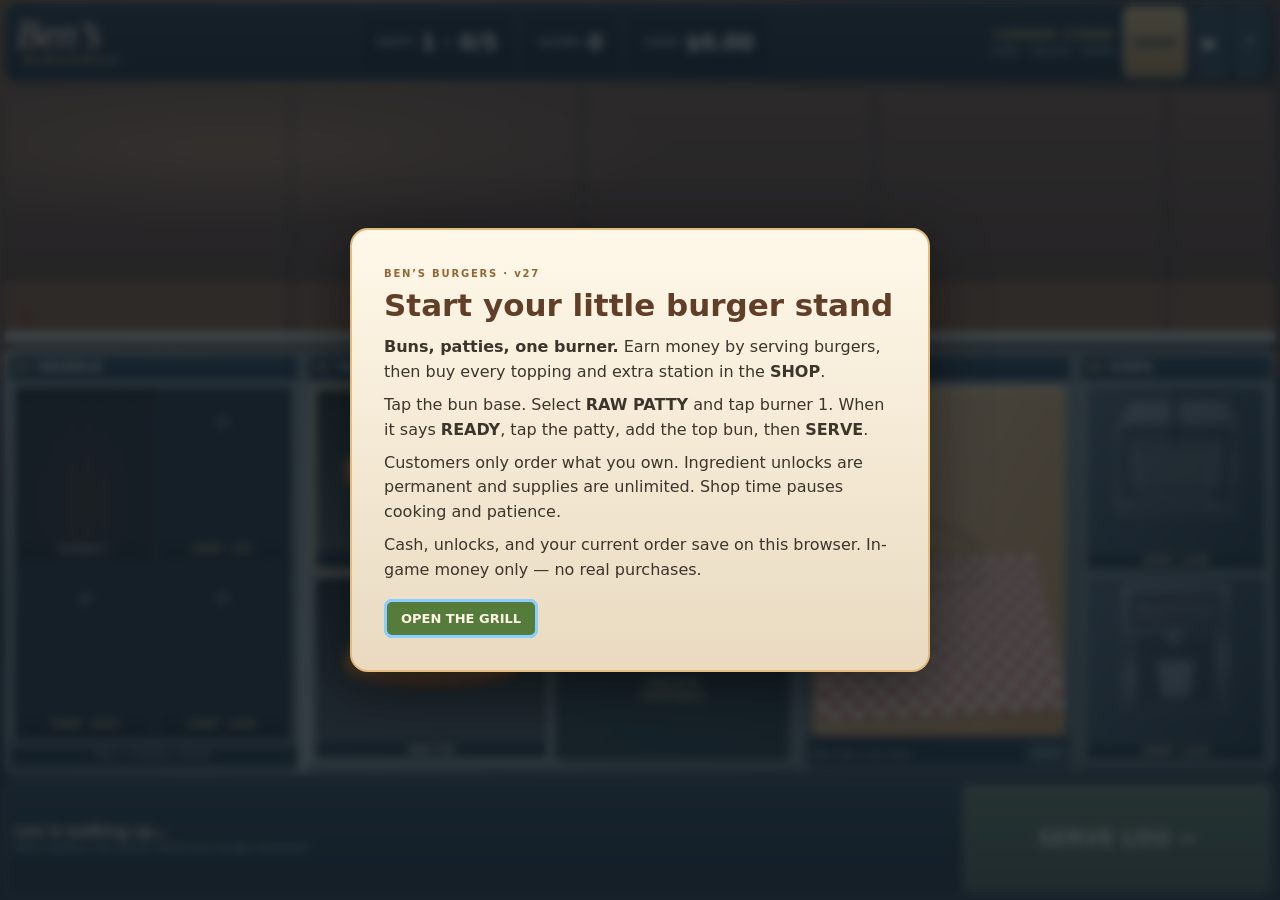
==== commit 8eacdfa1: "Launch v27 starter stand with upgrade shop and saved progress" ====
--- a/index.html
+++ b/index.html
@@ -5,30 +5,33 @@
 <meta name="viewport" content="width=device-width,initial-scale=1,viewport-fit=cover">
 <meta name="theme-color" content="#242829">
 <meta name="apple-mobile-web-app-capable" content="yes">
-<title>Ben’s Burgers · 26</title>
+<title>Ben’s Burgers · 27</title>
 <link rel="stylesheet" href="v26.css?v=26.0">
+<link rel="stylesheet" href="v27.css?v=27.0">
 <script src="v26-art.js?v=26.0" defer></script>
-<script src="v26-game.js?v=26.0" defer></script>
+<script src="v27-model.js?v=27.0" defer></script>
+<script src="v27-ui.js?v=27.0" defer></script>
 </head>
 <body>
 <main id="app" class="app">
 <header class="hud">
- <div class="brand">Ben’s <span>BURGERS</span><small>v26</small></div>
+ <div class="brand">Ben’s <span>BURGERS</span><small>v27</small></div>
  <div class="stat"><span>SHIFT</span><b id="shift">1 · 0/5</b></div>
- <div class="stat"><span>SCORE</span><b id="score">0</b></div>
- <div class="stat"><span>EARNED</span><b id="money">$0.00</b></div>
+ <div class="stat score-stat"><span>SCORE</span><b id="score">0</b></div>
+ <div class="stat"><span>CASH</span><b id="money">$0.00</b></div>
  <div class="store"><b id="storeName">CORNER STAND</b><span id="combo">GRILL · STACK · SERVE</span></div>
+ <button type="button" id="shopBtn" data-action="shop">SHOP</button>
  <button type="button" id="pauseBtn" data-action="pause" aria-label="Pause game">Ⅱ</button>
  <button type="button" data-action="help" aria-label="How to play">?</button>
 </header>
-<section class="service" aria-label="Customer and order">
- <div class="customer-stage">
+<section id="service" class="service" aria-label="Customer and order">
+ <div id="customerStage" class="customer-stage"><div class="customer-walker">
   <div id="customerArt" class="customer-art" role="img" aria-label="Customer at the counter"></div>
-  <div class="name-tag"><span class="online-dot"></span><b id="personName">Lou</b></div>
+  </div><div class="name-tag"><span class="online-dot"></span><b id="personName">Lou</b></div>
  </div>
  <article class="ticket">
   <div class="ticket-top"><span id="orderNumber">ORDER 01</span><div id="orderTabs" hidden></div><span class="patience-label">PATIENCE <b id="patienceLabel">100%</b></span></div>
-  <div class="ticket-main"><div class="meal-picture"><div id="orderBurger"></div><div id="orderSides"></div></div><div class="ticket-copy"><h1 id="recipeName">Cheeseburger</h1><div id="recipeList" class="recipe-list"></div><p id="orderExtras"></p></div></div>
+  <div class="ticket-main"><div class="meal-picture"><div id="orderBurger"></div><div id="orderSides"></div></div><div class="ticket-copy"><h1 id="recipeName">Hamburger</h1><div id="recipeList" class="recipe-list"></div><p id="orderExtras"></p></div></div>
   <div class="patience-track"><div id="patienceFill"></div></div>
  </article>
 </section>
@@ -41,7 +44,18 @@
 <footer class="footer"><div class="instructions"><b id="hint">Start with the bottom bun.</b><span id="status" role="status" aria-live="polite">Welcome!</span></div><button type="button" id="serveBtn" data-action="serve" aria-disabled="true">SERVE LOU →</button></footer>
 </main>
 <div class="modal" id="modal" role="dialog" aria-modal="true" aria-labelledby="modalTitle">
- <section class="modal-card"><span class="eyebrow">BEN’S BURGERS · v26</span><h2 id="modalTitle">Welcome to Ben’s Burgers</h2><div id="modalText"></div><div class="modal-actions"><button type="button" id="modalPrimary">OPEN THE GRILL</button><button type="button" id="expandBtn" hidden>EXPAND THE DINER</button></div></section>
+ <section class="modal-card"><span class="eyebrow">BEN’S BURGERS · v27</span><h2 id="modalTitle">Welcome to Ben’s Burgers</h2><div id="modalText"></div><div class="modal-actions"><button type="button" id="modalPrimary">OPEN THE GRILL</button><button type="button" id="expandBtn" hidden>EXPAND THE DINER</button></div></section>
+</div>
+<div id="shopModal" class="modal" role="dialog" aria-modal="true" aria-labelledby="shopTitle" hidden>
+ <section class="modal-card shop-card">
+  <header class="shop-header"><div><span class="eyebrow">GROW YOUR LITTLE DINER</span><h2 id="shopTitle">Upgrade shop</h2></div><button type="button" id="shopClose" aria-label="Close shop">BACK TO GAME ×</button></header>
+  <div class="shop-wallet"><span>AVAILABLE CASH <b id="shopCash">$0.00</b></span><span>Earned in the game. No real money.</span></div>
+  <p class="shop-pause">Cooking and customer patience are paused while you shop.</p>
+  <div id="shopFilters" class="shop-filters" aria-label="Shop categories"></div>
+  <p id="shopStatus" class="shop-feedback" role="status" aria-live="polite"></p>
+  <div id="shopItems" class="shop-items"></div>
+  <p class="shop-footnote">Purchases are permanent on this browser. Buns and patties are always free to use. New ingredients appear on future orders; existing tickets do not change. Clear browser data to start over.</p>
+ </section>
 </div>
 <noscript>This game needs JavaScript enabled.</noscript>
 </body>
--- a/v27.css
+++ b/v27.css
@@ -0,0 +1,21 @@
+/* v27: earned-currency shop, fitted portraits, and a calm walk-up cycle. */
+#shopBtn{background:linear-gradient(#d5b477,#a88048);color:#202b2d;border:1px solid #e9d5a7;font-size:clamp(9px,1vw,14px);font-weight:900;letter-spacing:.05em;padding:3px 10px;min-width:46px;box-shadow:inset 0 1px #fff5,0 2px 3px #0005}
+.brand>small{left:88px}.ingredients{grid-template-columns:repeat(var(--cols,2),minmax(0,1fr));grid-template-rows:repeat(var(--rows,2),minmax(0,1fr))}.ingredients .shop-teaser{display:flex;flex-direction:column;align-items:center;justify-content:center;gap:3px;border:1px dashed #d9bb80;background:linear-gradient(135deg,#33413f,#283536);box-shadow:none;color:#e4c995;font-size:clamp(8px,.85vw,13px);font-weight:800;letter-spacing:.06em}.teaser-plus{font:400 clamp(24px,3vw,46px)/1 system-ui}.ingredients .food-art{inset:3% 4% 22%}.grill[data-stage=locked]{border:1px dashed #818b8970;background:#222f34da}.grill[data-stage=locked] .lock-symbol{font-size:clamp(19px,2.6vw,34px)}.grill[data-stage=locked] .grill-status{color:#dfc387;white-space:normal;font-size:clamp(7px,.75vw,11px)}.side-stations button[data-state=locked] .machine-art{filter:grayscale(.9);opacity:.33}.side-stations button[data-state=locked] .machine-label{color:#e5c18a;border:1px dashed #d2b78099;font-size:clamp(7px,.74vw,11px)}
+/* Size the square sprite inside its own measured box, never stretch an atlas cell. */
+.service{grid-template-columns:minmax(0,.25fr) minmax(0,.75fr);overflow:hidden}.customer-stage{overflow:hidden;padding:0;isolation:isolate}.customer-walker{position:absolute;left:50%;bottom:2px;width:var(--portrait-size,120px);height:var(--portrait-size,120px);transform:translateX(calc(-50% - (1 - var(--walk-progress,1))*104% - var(--leave-progress,0)*115%)) scale(calc(.82 + var(--walk-progress,1)*.18 - var(--leave-progress,0)*.1));transform-origin:50% 100%;opacity:calc(1 - var(--leave-progress,0));will-change:transform}.customer-art{position:absolute;inset:0;width:100%;height:100%;max-width:none;max-height:none;aspect-ratio:1;background-size:500% 100%;background-repeat:no-repeat;animation:cozy-breathe 4s ease-in-out infinite;transform-origin:50% 95%;filter:drop-shadow(0 3px 2px #261c1644)}
+.customer-art[data-person="0"]{clip-path:polygon(2% 100%,2% 88%,6% 79%,14% 72%,25% 65%,30% 59%,28% 54%,27% 46%,30% 35%,38% 29%,51% 26%,65% 29%,74% 37%,75% 49%,73% 59%,77% 65%,85% 72%,94% 85%,98% 94%,98% 100%)}
+.customer-art[data-person="1"]{clip-path:polygon(5% 100%,10% 88%,17% 78%,28% 67%,34% 63%,31% 51%,31% 36%,34% 28%,37% 23%,35% 13%,38% 8%,47% 6%,57% 7%,61% 13%,60% 20%,65% 25%,69% 32%,70% 43%,68% 55%,63% 62%,61% 71%,73% 72%,82% 79%,90% 94%,94% 100%)}
+.customer-stage.walking .customer-art{animation:cozy-steps .46s ease-in-out infinite}.customer-stage.satisfied .customer-art{animation:cozy-thanks .48s ease-in-out 1,cozy-breathe 4s .48s ease-in-out infinite}.customer-stage.departing:not(.satisfied) .customer-art{animation:cozy-steps .48s ease-in-out infinite}.customer-art.impatient{animation:cozy-wait 2.8s ease-in-out infinite}.ticket{transition:opacity .3s ease,transform .35s ease}.service.arriving .ticket{opacity:0;transform:translateX(8px);pointer-events:none}.service.departing .ticket{opacity:.3}.name-tag{transition:opacity .25s}.walking .name-tag,.departing .name-tag{opacity:0}.paused *{animation-play-state:paused!important}
+@keyframes cozy-breathe{0%,100%{transform:translateY(0) rotate(0)}50%{transform:translateY(-1px) rotate(.3deg)}}
+@keyframes cozy-steps{0%,100%{transform:translateY(0) rotate(-.6deg)}50%{transform:translateY(-2px) rotate(.6deg)}}
+@keyframes cozy-thanks{0%,100%{transform:translateY(0) rotate(0)}50%{transform:translateY(2px) rotate(1.2deg)}}
+@keyframes cozy-wait{50%{transform:translateX(1px) rotate(-.7deg)}}
+/* The modal itself fits the safe viewport. Only the product list scrolls. */
+#shopModal{padding:max(8px,env(safe-area-inset-top,0px)) max(8px,env(safe-area-inset-right,0px)) max(8px,env(safe-area-inset-bottom,0px)) max(8px,env(safe-area-inset-left,0px));z-index:101}
+.shop-card{width:min(870px,100%);height:min(720px,calc(var(--app-height,100dvh) - 24px));max-height:calc(var(--app-height,100dvh) - 24px);padding:16px;display:flex;flex-direction:column;gap:9px;overflow:hidden;background:linear-gradient(135deg,#f9f2e5,#e9dfc9);border:2px solid #c7aa77;border-radius:15px;box-shadow:0 18px 60px #0008;color:#302d28}
+.shop-header{display:flex;align-items:center;justify-content:space-between;gap:12px;flex-shrink:0}.shop-header .eyebrow{font-size:9px;letter-spacing:.12em;color:#867049}.shop-header h2{font-size:clamp(20px,2.8vw,30px);color:#3a342b;line-height:1.15;margin:3px 0 0}.shop-header button{flex-shrink:0;padding:8px 12px;background:#31454a;color:#fcf8ef;border:1px solid #637679;border-radius:8px;font-size:11px;font-weight:800;min-height:40px}
+.shop-wallet{display:flex;align-items:center;justify-content:space-between;gap:8px;flex-shrink:0;padding:8px 12px;background:#263b3e;border:1px solid #526465;border-radius:9px;color:#e0e8dd;font-size:10px}.shop-wallet>span:first-child{font-weight:800;letter-spacing:.06em}.shop-wallet b{font-size:21px;color:#efd08c;margin-left:7px}.shop-pause{font-size:11px!important;line-height:1.3!important;margin:0!important;color:#5d6659}.shop-filters{display:flex;gap:5px;flex-shrink:0;flex-wrap:wrap}.shop-filters>button{font-size:11px;font-weight:800;line-height:1.2;min-height:34px;padding:7px 10px;background:#e4d7bd;border:1px solid #c0ad89;border-radius:7px;color:#5c5039}.shop-filters>button[aria-pressed=true]{color:#fff9e9;background:#476257;border-color:#476257}.shop-feedback{font-size:12px!important;font-weight:700;line-height:1.25!important;margin:0!important;min-height:16px;color:#50714b;flex-shrink:0}
+.shop-items{min-height:0;overflow-y:auto;overscroll-behavior:contain;-webkit-overflow-scrolling:touch;display:grid;grid-template-columns:repeat(2,minmax(0,1fr));align-content:start;gap:8px;padding:2px 4px 5px 1px;scrollbar-color:#a69773 #e7ddc7}.shop-item{display:grid;grid-template-columns:58px minmax(0,1fr);grid-template-rows:1fr auto;align-items:center;gap:6px 9px;padding:10px;background:#fff9ee;border:1px solid #cabd9e;border-radius:10px;box-shadow:0 2px 0 #c7b99540;min-width:0}.shop-item.owned{background:#eef1e2;border-color:#a9b79a}.shop-art{width:58px;height:66px;align-self:center;grid-row:1/3;display:grid;place-items:center;filter:drop-shadow(0 2px 1px #62432b33)}.equipment-icon{font-size:48px;color:#52615e}.shop-copy{min-width:0}.shop-copy small{color:#8b795d;font-weight:700;font-size:8px;text-transform:uppercase;letter-spacing:.08em}.shop-copy h3{font-size:15px;margin:2px 0;color:#42392b;line-height:1.1}.shop-copy p{font-size:11px!important;line-height:1.25!important;margin:4px 0!important;color:#68604f}.purchase-reason{display:block;font-size:10px;color:#867151;line-height:1.2}.shop-item>button{grid-column:2;justify-self:stretch;min-height:34px;border:1px solid #496345;border-radius:6px;background:linear-gradient(#789a64,#507d49);font-size:12px;font-weight:900;padding:7px 8px;color:#fffbe9;box-shadow:0 2px 0 #365431}.shop-item>button:disabled{cursor:default;box-shadow:none;background:#e5dfd2;color:#7e7a6d;border-color:#c9c0aa}.shop-item.owned>button:disabled{color:#4d7250;background:#dce8d0;border-color:#acbc98}.shop-footnote{flex-shrink:0;font-size:10px!important;line-height:1.25!important;margin:0!important;color:#77705f}
+@media(orientation:portrait){.service{grid-template-columns:minmax(0,.35fr) minmax(0,.65fr)}.brand>small{display:none}.hud{padding-left:8px;padding-right:7px;gap:5px}.hud>button{min-width:28px}#shopBtn{padding:2px 7px;font-size:10px;min-width:43px}.hud .stat{padding:3px 5px}.score-stat{display:none}.shop-card{padding:12px;gap:8px}.shop-header .eyebrow{font-size:8px}.shop-header button{font-size:9px;padding:8px}.shop-header h2{font-size:23px}.shop-wallet{flex-wrap:wrap;padding:7px 10px}.shop-wallet>span:last-child{font-size:9px}.shop-items{grid-template-columns:1fr}.shop-item{grid-template-columns:58px minmax(0,1fr) 80px;grid-template-rows:auto;gap:9px}.shop-art{grid-row:1;width:58px;height:58px}.shop-item>button{grid-column:3;grid-row:1;min-height:40px}.shop-footnote{font-size:9px!important}.shop-filters>button{font-size:10px;min-height:36px;padding:6px 7px}.shop-copy h3{font-size:14px}.shop-copy p{font-size:10px!important}.customer-art{height:100%;width:100%;max-height:none;aspect-ratio:1}}
+@media(max-height:420px) and (orientation:landscape){.brand>small{display:none}.store{display:none}#shopBtn{font-size:9px;padding:2px 9px}.shop-card{padding:9px 12px;gap:5px;height:calc(var(--app-height,100dvh) - 16px);max-height:calc(var(--app-height,100dvh) - 16px)}.shop-header .eyebrow,.shop-footnote{display:none}.shop-header h2{font-size:20px;margin:0}.shop-header button{min-height:32px;padding:4px 10px;font-size:10px}.shop-wallet{padding:4px 10px}.shop-wallet b{font-size:17px}.shop-pause{font-size:10px!important}.shop-filters>button{min-height:29px;padding:5px 10px;font-size:10px}.shop-feedback{font-size:10px!important;min-height:13px}.shop-item{padding:7px;grid-template-columns:44px minmax(0,1fr);gap:4px 7px}.shop-art{width:44px;height:55px}.shop-copy h3{font-size:13px}.shop-copy p{font-size:10px!important}.shop-item>button{min-height:30px;padding:4px;font-size:11px}.purchase-reason{font-size:9px}}
+@media(prefers-reduced-motion:reduce){.customer-walker{transform:translateX(-50%);opacity:1}.service.arriving .ticket{opacity:1;transform:none}.walking .name-tag{opacity:1}}
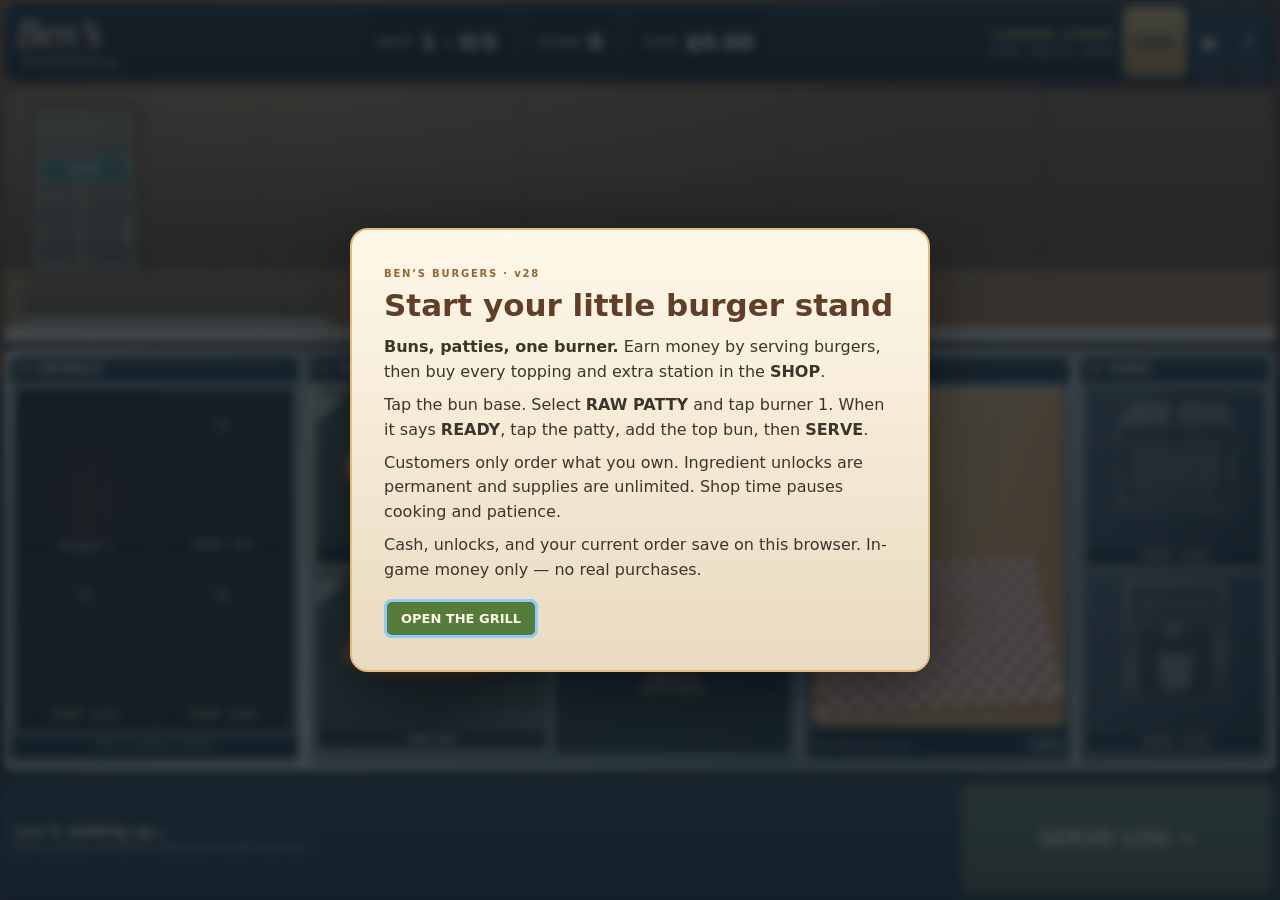
==== commit 82fb7b03: "Load v28 character walking and visible-filling fixes without resetting the shop" ====
--- a/index.html
+++ b/index.html
@@ -5,17 +5,20 @@
 <meta name="viewport" content="width=device-width,initial-scale=1,viewport-fit=cover">
 <meta name="theme-color" content="#242829">
 <meta name="apple-mobile-web-app-capable" content="yes">
-<title>Ben’s Burgers · 27</title>
+<title>Ben’s Burgers · 28</title>
 <link rel="stylesheet" href="v26.css?v=26.0">
 <link rel="stylesheet" href="v27.css?v=27.0">
-<script src="v26-art.js?v=26.0" defer></script>
+<link rel="stylesheet" href="v28.css?v=28.0">
+<script src="v28-art.js?v=28.0" defer></script>
+<script src="v28-customers.js?v=28.0" defer></script>
 <script src="v27-model.js?v=27.0" defer></script>
-<script src="v27-ui.js?v=27.0" defer></script>
+<script src="v28-model.js?v=28.0" defer></script>
+<script src="v28-ui.js?v=28.0" defer></script>
 </head>
 <body>
 <main id="app" class="app">
 <header class="hud">
- <div class="brand">Ben’s <span>BURGERS</span><small>v27</small></div>
+ <div class="brand">Ben’s <span>BURGERS</span><small>v28</small></div>
  <div class="stat"><span>SHIFT</span><b id="shift">1 · 0/5</b></div>
  <div class="stat score-stat"><span>SCORE</span><b id="score">0</b></div>
  <div class="stat"><span>CASH</span><b id="money">$0.00</b></div>
@@ -25,7 +28,7 @@
  <button type="button" data-action="help" aria-label="How to play">?</button>
 </header>
 <section id="service" class="service" aria-label="Customer and order">
- <div id="customerStage" class="customer-stage"><div class="customer-walker">
+ <div id="customerStage" class="customer-stage"><div class="diner-door" aria-hidden="true"><i></i><span>OPEN</span></div><div class="diner-floor" aria-hidden="true"></div><div class="customer-walker">
   <div id="customerArt" class="customer-art" role="img" aria-label="Customer at the counter"></div>
   </div><div class="name-tag"><span class="online-dot"></span><b id="personName">Lou</b></div>
  </div>
@@ -44,7 +47,7 @@
 <footer class="footer"><div class="instructions"><b id="hint">Start with the bottom bun.</b><span id="status" role="status" aria-live="polite">Welcome!</span></div><button type="button" id="serveBtn" data-action="serve" aria-disabled="true">SERVE LOU →</button></footer>
 </main>
 <div class="modal" id="modal" role="dialog" aria-modal="true" aria-labelledby="modalTitle">
- <section class="modal-card"><span class="eyebrow">BEN’S BURGERS · v27</span><h2 id="modalTitle">Welcome to Ben’s Burgers</h2><div id="modalText"></div><div class="modal-actions"><button type="button" id="modalPrimary">OPEN THE GRILL</button><button type="button" id="expandBtn" hidden>EXPAND THE DINER</button></div></section>
+ <section class="modal-card"><span class="eyebrow">BEN’S BURGERS · v28</span><h2 id="modalTitle">Welcome to Ben’s Burgers</h2><div id="modalText"></div><div class="modal-actions"><button type="button" id="modalPrimary">OPEN THE GRILL</button><button type="button" id="expandBtn" hidden>EXPAND THE DINER</button></div></section>
 </div>
 <div id="shopModal" class="modal" role="dialog" aria-modal="true" aria-labelledby="shopTitle" hidden>
  <section class="modal-card shop-card">
--- a/v28.css
+++ b/v28.css
@@ -0,0 +1,61 @@
+/* v28: articulated figures, clear fillings, and real foreground counter occlusion. */
+.brand>small{display:inline!important;position:static;font:700 8px system-ui;margin-left:8px;vertical-align:middle;color:#f1ce82;text-shadow:none}
+.customer-stage{isolation:isolate;overflow:hidden;position:relative}
+.customer-stage:after{content:'';position:absolute;left:0;right:0;bottom:0;height:7px;background:linear-gradient(#f9e4c0,#b9b2a3 40%,#596065 48%,#e1d3b6);z-index:5;box-shadow:0 -1px 4px #27201955;pointer-events:none}
+.customer-walker{position:absolute;left:50%;transform-origin:50% 100%;will-change:transform;z-index:2;transition:none!important;aspect-ratio:240/460}
+.customer-art,.customer-art[data-person]{inset:0!important;background:none!important;clip-path:none!important;animation:none!important;aspect-ratio:240/460!important;width:100%!important;height:100%!important;filter:drop-shadow(0 2px 1px #36231655)}
+.customer-rig{width:100%;height:100%;overflow:visible}
+.customer-rig image{image-rendering:auto}
+.name-tag{z-index:7;bottom:3px;padding:3px 11px}
+.diner-door{position:absolute;left:2%;top:5%;bottom:9%;width:44%;max-width:110px;border:4px solid #624830;background:linear-gradient(110deg,#b5d4d433,#88babb22),repeating-linear-gradient(0deg,#2f453140 0 15%,#8ea67866 16% 18%);box-shadow:inset 0 0 0 2px #b6976d,3px 0 5px #241a2140;border-radius:3px;z-index:0;overflow:hidden}
+.diner-door:before{content:'';position:absolute;left:45%;top:0;bottom:0;width:3px;background:#b18b60}
+.diner-door:after{content:'';position:absolute;top:58%;right:7%;height:15%;width:3px;background:#d5cfb8;box-shadow:1px 1px #29231c}
+.diner-door>span{position:absolute;left:9%;right:9%;top:27%;padding:5px 1px;background:#497769;color:#fff6dd;font:800 clamp(6px,.7vw,10px) system-ui;text-align:center;letter-spacing:.12em;border:1px solid #bcd0b3;transform:rotate(-3deg)}
+.diner-floor{position:absolute;bottom:0;left:0;right:0;height:23%;background:repeating-linear-gradient(90deg,#a0815924 0 20%,#49382055 20% 21%),linear-gradient(#8f7953,#574332);transform-origin:bottom center;box-shadow:inset 0 7px 10px #3b2e2155;z-index:0}
+.service{background:radial-gradient(ellipse at 20% 0,#f5d39442,transparent 48%),repeating-linear-gradient(90deg,#0000 0 20%,#38241a1c 20% 20.5%),linear-gradient(#846147,#6a4b36 74%,#9a734b 75%);border-bottom-width:10px}
+.service:after{height:13px;bottom:-10px;background:linear-gradient(#ffeed0 0 12%,#d4c4ad 14% 29%,#9e9c90 30% 55%,#5e696b 56% 64%,#cfcdc3 65% 72%,#6c7779 75% 100%);box-shadow:0 4px 5px #141c2066}
+.service.arriving .ticket{opacity:0;transform:translateX(8px)}
+.recipe-chip{display:inline-flex;align-items:center;gap:3px;min-height:19px;white-space:nowrap}
+.chip-food{display:inline-block;width:23px;height:16px;flex:none}
+.chip-food svg{width:100%;height:100%}
+.meal-picture>#orderBurger{width:65%;height:100%;min-width:0}
+#orderSides{max-width:35%;height:100%;align-items:flex-end;padding-bottom:6%}
+.side-icon{height:70%;width:50%}
+.recipe-list{gap:2px 3px}
+.kitchen{padding:6px 4px 10px;background:repeating-linear-gradient(2deg,#ffffff0a 0 1px,transparent 1px 4px),linear-gradient(145deg,#e2daca,#89928e 15%,#cad1c8 44%,#818c8a 72%,#b9b8a8);border-bottom:5px solid #525e61;box-shadow:inset 0 2px #ffffdf,0 4px #1b2b34,0 8px 9px #0005}
+.station{border-color:#edf0d9;box-shadow:inset 0 1px #fff,0 3px 0 #263943}
+.ingredients{background:linear-gradient(145deg,#bbc3b7,#899a99 22%,#5a6d73)}
+.ingredients>button:not(.shop-teaser){background:linear-gradient(135deg,#cdd3c5,#b1bbae 8%,#505d55 9%,#36443b 65%,#6a796d);border-width:2px;box-shadow:inset 0 4px 6px #0b181dcc,inset 0 -1px #f8f8d4,0 2px #344346}
+.food-art{filter:drop-shadow(1px 4px 2px #17242180)}
+.board{background:repeating-linear-gradient(2deg,#c3894533 0 2px,transparent 2px 8px),linear-gradient(115deg,#e8c28a,#c88c46);border-bottom-width:6px;border-right-width:3px;border-radius:9px;box-shadow:inset 0 2px #ffe0a6,inset -3px -1px #a9723c,0 5px 0 #634228,0 8px 9px #13212866}
+.paper{inset:48% 5% 4%;box-shadow:0 3px 3px #63422d55}
+.built-burger{inset:0 3% 3%;filter:drop-shadow(1px 4px 2px #5b311950)}
+.ingredients .tray-label{white-space:normal;line-height:1.1;min-height:18px;display:flex;justify-content:center;align-items:center;padding:2px}
+.footer{box-shadow:0 4px 0 #182a31;background:linear-gradient(#35464d,#26353e)}
+@media (orientation:portrait){
+ .service{grid-template-columns:minmax(0,.39fr) minmax(0,.61fr)}
+ .app{grid-template-rows:50px 214px 470px auto}
+ .ticket-main{grid-template-rows:minmax(64px,85px) minmax(0,1fr)}
+ .recipe-chip{font-size:8px;padding:1px 3px;min-height:19px}
+ .chip-food{width:20px;height:15px}
+ .ticket-copy>h1{font-size:13px;margin-bottom:4px}
+ .meal-picture{max-width:155px;width:100%;margin:auto;height:100%}
+ .ticket-top{font-size:7px;gap:3px;letter-spacing:0}
+ .ticket-top #orderTabs{bottom:1px;top:auto;position:relative;flex-wrap:wrap}
+ .ticket-top:has(#orderTabs:not([hidden])){flex-wrap:wrap}
+ .customer-stage .name-tag{font-size:10px}
+ .diner-door{width:48%;border-width:3px}
+ .brand>small{font-size:7px;margin-left:3px}
+}
+@media (max-height:380px) and (orientation:landscape){
+ .chip-food{width:16px;height:11px}.recipe-chip{min-height:13px;font-size:7px;padding:1px 2px;gap:2px}
+ .ticket-copy>h1{margin-bottom:2px}.kitchen{padding:4px 3px 5px;border-bottom-width:2px}
+ .name-tag{font-size:8px;padding:2px 7px}.ingredients .tray-label{min-height:14px;font-size:7px}
+}
+@media (prefers-reduced-motion:reduce){.customer-walker{will-change:auto}.service.arriving .ticket{opacity:1;transform:none}.name-tag{opacity:1!important}}
+/* SVG overflow is inherited from the old food styling; head cells must not bleed. */
+.customer-rig .head-frame{overflow:hidden!important}
+@media(orientation:portrait){.app{grid-template-rows:50px 214px minmax(470px,1fr) 72px}.kitchen{grid-template-rows:minmax(210px,.46fr) minmax(240px,.54fr)}.footer{height:72px;min-height:72px;align-self:end}#serveBtn{max-height:54px;align-self:center}.instructions{align-self:center}}
+/* A version badge must not create a third logo line inside the compact header. */
+.brand{line-height:.9;align-self:center}.brand>small{position:absolute;left:88px;bottom:0;right:auto;margin:0;font-size:7px;line-height:1}
+@media(max-height:380px) and (orientation:landscape){.brand{font-size:19px;line-height:.85}.brand>span{font-size:6px;line-height:1.1;margin-top:2px}.brand>small{left:67px;bottom:1px}}
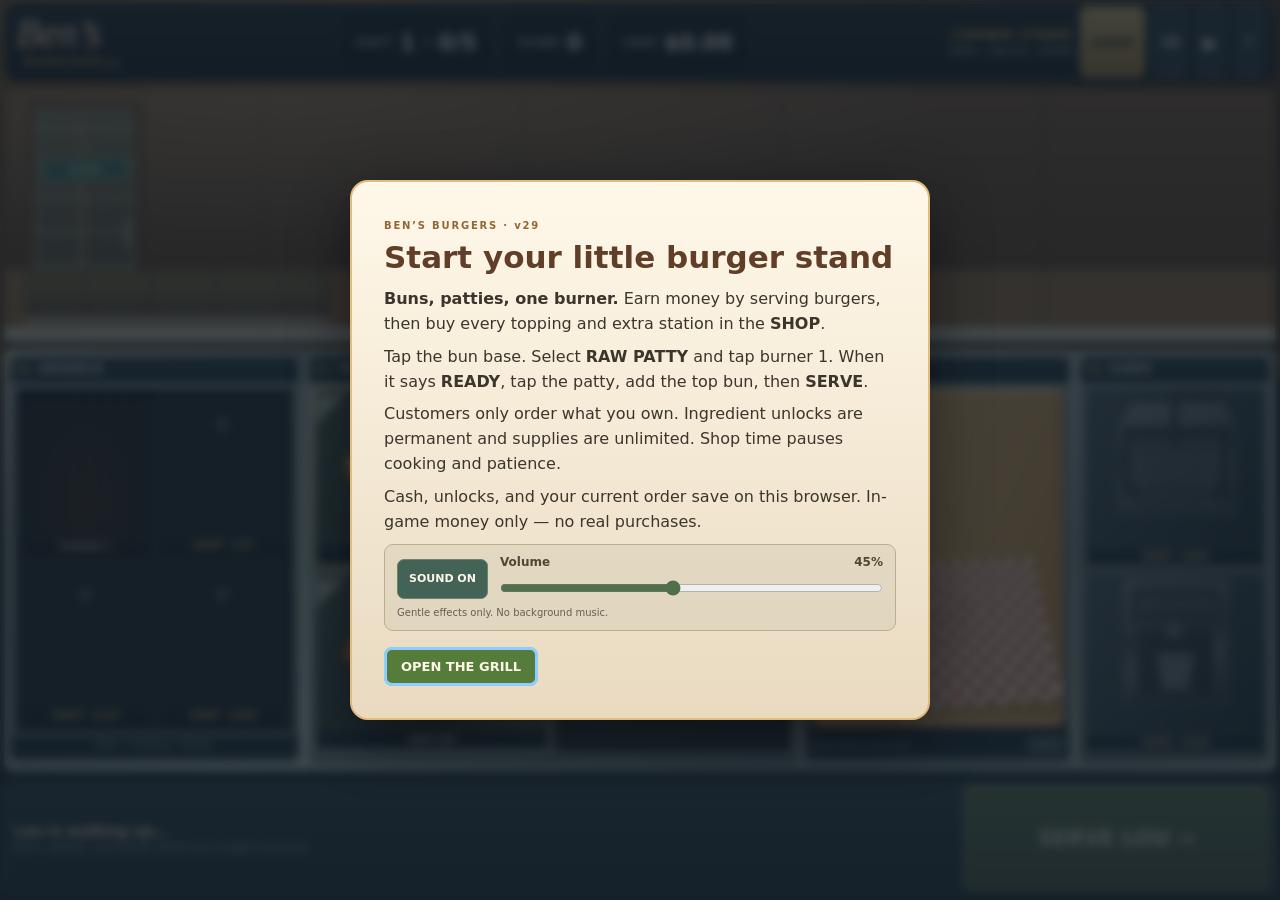
==== commit 774e0b24: "Launch v29 sound effects with quick mute and pause-menu volume controls" ====
--- a/index.html
+++ b/index.html
@@ -5,7 +5,7 @@
 <meta name="viewport" content="width=device-width,initial-scale=1,viewport-fit=cover">
 <meta name="theme-color" content="#242829">
 <meta name="apple-mobile-web-app-capable" content="yes">
-<title>Ben’s Burgers · 28</title>
+<title>Ben’s Burgers · 29</title>
 <link rel="stylesheet" href="v26.css?v=26.0">
 <link rel="stylesheet" href="v27.css?v=27.0">
 <link rel="stylesheet" href="v28.css?v=28.0">
@@ -13,17 +13,20 @@
 <script src="v28-customers.js?v=28.0" defer></script>
 <script src="v27-model.js?v=27.0" defer></script>
 <script src="v28-model.js?v=28.0" defer></script>
-<script src="v28-ui.js?v=28.0" defer></script>
+<link rel="stylesheet" href="sound-v29.css?v=29.0">
+<script src="sound-v29.js?v=29.0" defer></script>
+<script src="v29-ui.js?v=29.0" defer></script>
 </head>
 <body>
 <main id="app" class="app">
 <header class="hud">
- <div class="brand">Ben’s <span>BURGERS</span><small>v28</small></div>
+ <div class="brand">Ben’s <span>BURGERS</span><small>v29</small></div>
  <div class="stat"><span>SHIFT</span><b id="shift">1 · 0/5</b></div>
  <div class="stat score-stat"><span>SCORE</span><b id="score">0</b></div>
  <div class="stat"><span>CASH</span><b id="money">$0.00</b></div>
  <div class="store"><b id="storeName">CORNER STAND</b><span id="combo">GRILL · STACK · SERVE</span></div>
  <button type="button" id="shopBtn" data-action="shop">SHOP</button>
+ <button type="button" id="soundBtn" aria-label="Mute sound effects" aria-pressed="true" title="Mute sound (volume in Pause)"><svg viewBox="0 0 24 24" aria-hidden="true"><path d="M4 9h4l5-4v14l-5-4H4z"/><path class="sound-waves" d="M16 8q4 4 0 8m3-11q7 7 0 14"/><path class="sound-cross" d="m16 9 6 6m0-6-6 6"/></svg></button>
  <button type="button" id="pauseBtn" data-action="pause" aria-label="Pause game">Ⅱ</button>
  <button type="button" data-action="help" aria-label="How to play">?</button>
 </header>
@@ -47,7 +50,7 @@
 <footer class="footer"><div class="instructions"><b id="hint">Start with the bottom bun.</b><span id="status" role="status" aria-live="polite">Welcome!</span></div><button type="button" id="serveBtn" data-action="serve" aria-disabled="true">SERVE LOU →</button></footer>
 </main>
 <div class="modal" id="modal" role="dialog" aria-modal="true" aria-labelledby="modalTitle">
- <section class="modal-card"><span class="eyebrow">BEN’S BURGERS · v28</span><h2 id="modalTitle">Welcome to Ben’s Burgers</h2><div id="modalText"></div><div class="modal-actions"><button type="button" id="modalPrimary">OPEN THE GRILL</button><button type="button" id="expandBtn" hidden>EXPAND THE DINER</button></div></section>
+ <section class="modal-card"><span class="eyebrow">BEN’S BURGERS · v29</span><h2 id="modalTitle">Welcome to Ben’s Burgers</h2><div id="modalText"></div><section class="sound-settings" aria-label="Sound effects settings"><button type="button" id="soundToggle" aria-pressed="true">SOUND ON</button><label for="soundVolume">Volume <output id="soundVolumeValue" for="soundVolume">45%</output></label><input id="soundVolume" type="range" min="0" max="100" step="5" value="45" aria-label="Sound effects volume"><small id="soundNote">Gentle effects only. No background music.</small></section><div class="modal-actions"><button type="button" id="modalPrimary">OPEN THE GRILL</button><button type="button" id="expandBtn" hidden>EXPAND THE DINER</button></div></section>
 </div>
 <div id="shopModal" class="modal" role="dialog" aria-modal="true" aria-labelledby="shopTitle" hidden>
  <section class="modal-card shop-card">
--- a/sound-v29.css
+++ b/sound-v29.css
@@ -0,0 +1,15 @@
+/* Audio controls stay compact; volume lives in the existing pause/help dialog. */
+#soundBtn{display:grid;place-items:center;flex:0 0 34px;min-width:30px;padding:3px 6px}
+#soundBtn svg{width:20px;height:20px;fill:none;stroke:currentColor;stroke-width:1.8;stroke-linecap:round;stroke-linejoin:round}
+#soundBtn .sound-cross{display:none}
+#soundBtn[data-muted=true]{color:#aab7b9}
+#soundBtn[data-muted=true] .sound-cross{display:block}
+#soundBtn[data-muted=true] .sound-waves{display:none}
+.sound-settings{display:grid;grid-template-columns:auto 1fr;gap:5px 12px;align-items:center;padding:10px 12px;margin-top:10px;background:#d8cfba88;border:1px solid #bdad8d;border-radius:9px}
+.sound-settings>button{grid-row:1/3;min-height:40px;padding:7px 11px;border:1px solid #708268;border-radius:7px;background:#426356;color:#fff8e9;font-size:11px;font-weight:900}
+.sound-settings>button[aria-pressed=false]{background:#59615d}
+.sound-settings label{display:flex;justify-content:space-between;font-size:12px;font-weight:700;color:#514832}
+.sound-settings input{width:100%;height:28px;min-width:0;margin:0;accent-color:#526f4b;cursor:pointer;touch-action:pan-y}
+.sound-settings small{grid-column:1/-1;color:#665f4f;font-size:10px;line-height:1.25}
+@media(max-width:450px) and (orientation:portrait){.hud{gap:4px;padding:3px 6px}.brand{min-width:65px;font-size:20px}.brand>small{display:none!important}.hud .stat{padding:2px 4px}.hud .stat>b{font-size:12px}.hud .stat>span{font-size:7px}.hud>button{min-width:27px}#soundBtn{flex-basis:29px;min-width:27px;padding:2px}#soundBtn svg{width:18px;height:18px}#shopBtn{min-width:39px;padding:2px 5px;font-size:9px}}
+@media(max-height:380px) and (orientation:landscape){.sound-settings{padding:6px 9px;margin-top:6px;gap:3px 9px}.sound-settings>button{min-height:32px}.sound-settings small{font-size:9px}.sound-settings input{height:24px}#soundBtn{flex-basis:30px}}
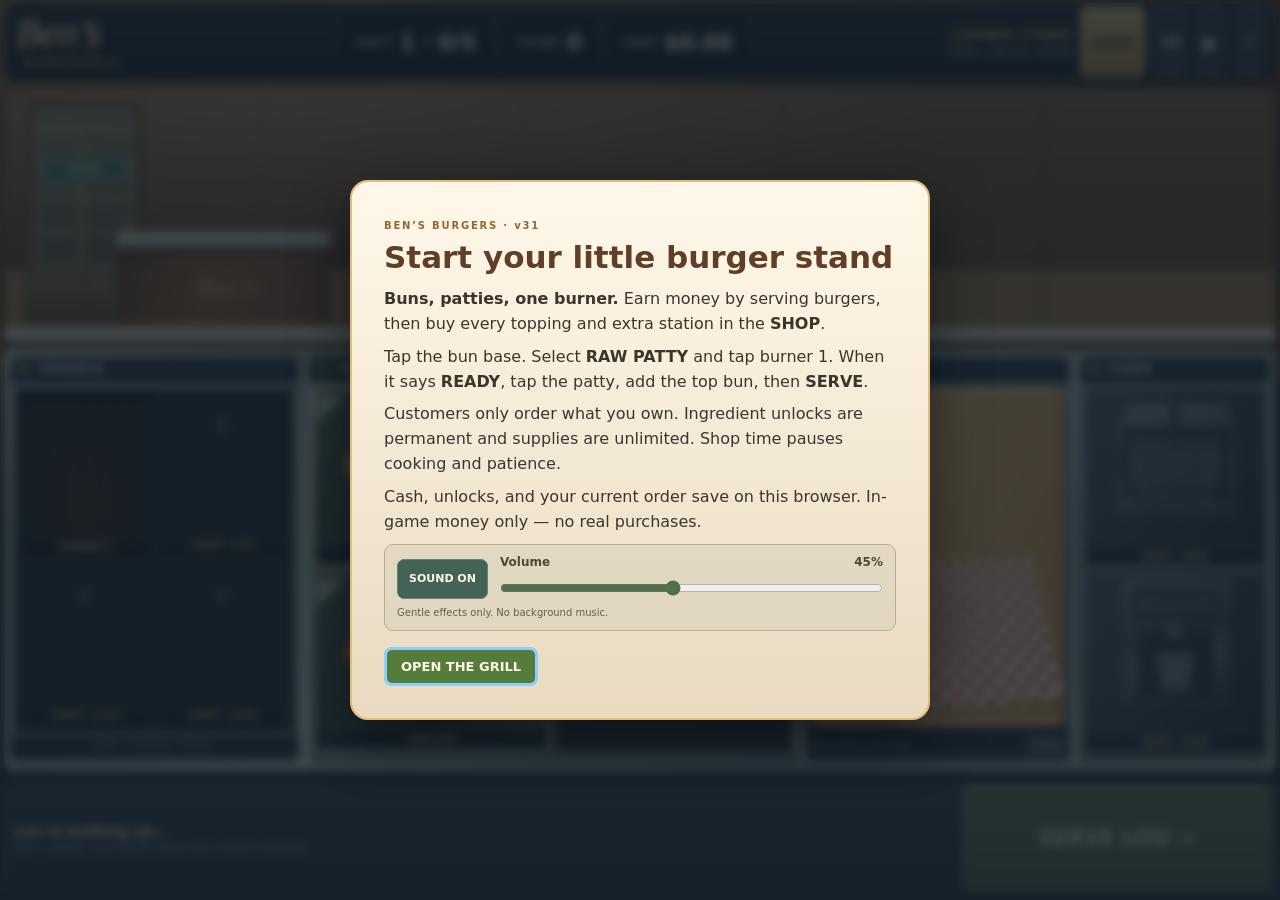
==== commit 7b5d9de3: "Load verified v31 customer, facial animation and cash-payment code" ====
--- a/index.html
+++ b/index.html
@@ -5,22 +5,24 @@
 <meta name="viewport" content="width=device-width,initial-scale=1,viewport-fit=cover">
 <meta name="theme-color" content="#242829">
 <meta name="apple-mobile-web-app-capable" content="yes">
-<title>Ben’s Burgers · 29</title>
+<title>Ben’s Burgers · 31</title>
 <link rel="stylesheet" href="v26.css?v=26.0">
 <link rel="stylesheet" href="v27.css?v=27.0">
 <link rel="stylesheet" href="v28.css?v=28.0">
 <script src="v28-art.js?v=28.0" defer></script>
-<script src="v28-customers.js?v=28.0" defer></script>
+<script src="v31-customers.js?v=31.0" defer></script>
 <script src="v27-model.js?v=27.0" defer></script>
 <script src="v28-model.js?v=28.0" defer></script>
+<script src="v31-model.js?v=31.0" defer></script>
 <link rel="stylesheet" href="sound-v29.css?v=29.0">
 <script src="sound-v29.js?v=29.0" defer></script>
-<script src="v29-ui.js?v=29.0" defer></script>
+<script src="v31-ui.js?v=31.0" defer></script>
+<link rel="stylesheet" href="v31.css?v=31.0">
 </head>
 <body>
 <main id="app" class="app">
 <header class="hud">
- <div class="brand">Ben’s <span>BURGERS</span><small>v29</small></div>
+ <div class="brand">Ben’s <span>BURGERS</span><small>v31</small></div>
  <div class="stat"><span>SHIFT</span><b id="shift">1 · 0/5</b></div>
  <div class="stat score-stat"><span>SCORE</span><b id="score">0</b></div>
  <div class="stat"><span>CASH</span><b id="money">$0.00</b></div>
@@ -50,7 +52,7 @@
 <footer class="footer"><div class="instructions"><b id="hint">Start with the bottom bun.</b><span id="status" role="status" aria-live="polite">Welcome!</span></div><button type="button" id="serveBtn" data-action="serve" aria-disabled="true">SERVE LOU →</button></footer>
 </main>
 <div class="modal" id="modal" role="dialog" aria-modal="true" aria-labelledby="modalTitle">
- <section class="modal-card"><span class="eyebrow">BEN’S BURGERS · v29</span><h2 id="modalTitle">Welcome to Ben’s Burgers</h2><div id="modalText"></div><section class="sound-settings" aria-label="Sound effects settings"><button type="button" id="soundToggle" aria-pressed="true">SOUND ON</button><label for="soundVolume">Volume <output id="soundVolumeValue" for="soundVolume">45%</output></label><input id="soundVolume" type="range" min="0" max="100" step="5" value="45" aria-label="Sound effects volume"><small id="soundNote">Gentle effects only. No background music.</small></section><div class="modal-actions"><button type="button" id="modalPrimary">OPEN THE GRILL</button><button type="button" id="expandBtn" hidden>EXPAND THE DINER</button></div></section>
+ <section class="modal-card"><span class="eyebrow">BEN’S BURGERS · v31</span><h2 id="modalTitle">Welcome to Ben’s Burgers</h2><div id="modalText"></div><section class="sound-settings" aria-label="Sound effects settings"><button type="button" id="soundToggle" aria-pressed="true">SOUND ON</button><label for="soundVolume">Volume <output id="soundVolumeValue" for="soundVolume">45%</output></label><input id="soundVolume" type="range" min="0" max="100" step="5" value="45" aria-label="Sound effects volume"><small id="soundNote">Gentle effects only. No background music.</small></section><div class="modal-actions"><button type="button" id="modalPrimary">OPEN THE GRILL</button><button type="button" id="expandBtn" hidden>EXPAND THE DINER</button></div></section>
 </div>
 <div id="shopModal" class="modal" role="dialog" aria-modal="true" aria-labelledby="shopTitle" hidden>
  <section class="modal-card shop-card">
--- a/v31.css
+++ b/v31.css
@@ -0,0 +1,20 @@
+/* Customer-only staging. Existing kitchen, shop, sounds and saves remain in place. */
+.customer-stage{overflow:hidden;isolation:isolate}
+.customer-stage:after{display:none}
+.customer-walker{transition:none!important;transform-origin:50% 100%;z-index:2}
+.customer-art,.customer-art[data-person]{filter:none!important}
+.customer-rig{overflow:visible}
+.customer-rig .head-frame{overflow:hidden!important}
+.customer-foreground{z-index:6;pointer-events:none;transform:none!important;filter:none!important}
+.customer-foreground svg{width:100%;height:100%;overflow:visible}
+.customer-counter{position:absolute;z-index:4;background:linear-gradient(100deg,#66442a,#956039 45%,#73492f);border-top:8px solid #b8b4a2;box-shadow:inset 0 3px 0 #494c46,inset 0 9px 13px #2d251855,inset -2px 0 #6d4428;pointer-events:none}
+.customer-counter:before{content:'';position:absolute;top:-15px;left:0;right:0;height:9px;background:linear-gradient(#e9dcc2,#a5aaa2);transform:skewX(-12deg);transform-origin:bottom right;border:1px solid #c8c7b4;border-radius:2px}
+.customer-counter:after{content:"Ben’s";position:absolute;left:12%;right:8%;top:35%;font:italic 700 clamp(12px,2vw,25px) Georgia;color:#ebc99765;text-align:center;letter-spacing:.03em}
+.counter-cash{position:absolute;z-index:7;width:48px;height:24px;pointer-events:none;filter:drop-shadow(0 2px 1px #20251a55)}
+.counter-cash svg{width:48px;height:24px}
+.counter-cash b{display:block;position:absolute;left:-9px;right:-9px;top:-15px;font:800 10px system-ui;text-align:center;color:#e5ffb7;text-shadow:0 1px 3px #1a3423,1px 0 2px #1a3423}
+.customer-stage .name-tag{z-index:5;transform:translateX(-50%);font-size:clamp(8px,.9vw,12px);background:#1e363ce8;max-width:90%;padding:3px 9px;transition:none}
+.service.departing .ticket{opacity:.6}
+@media(orientation:portrait){.service{grid-template-columns:minmax(0,.40fr) minmax(0,.60fr)}.counter-cash b{font-size:9px}.customer-stage .name-tag{font-size:9px}}
+@media(max-height:380px) and (orientation:landscape){.customer-counter:after{display:none}.counter-cash{width:36px;height:18px}.counter-cash svg{width:36px;height:18px}.counter-cash b{font-size:8px;top:-10px}.customer-stage .name-tag{font-size:7px;padding:2px 6px}}
+@media(prefers-reduced-motion:reduce){.customer-walker,.customer-foreground{animation:none!important;transition:none!important}.counter-cash{transition:none!important}}
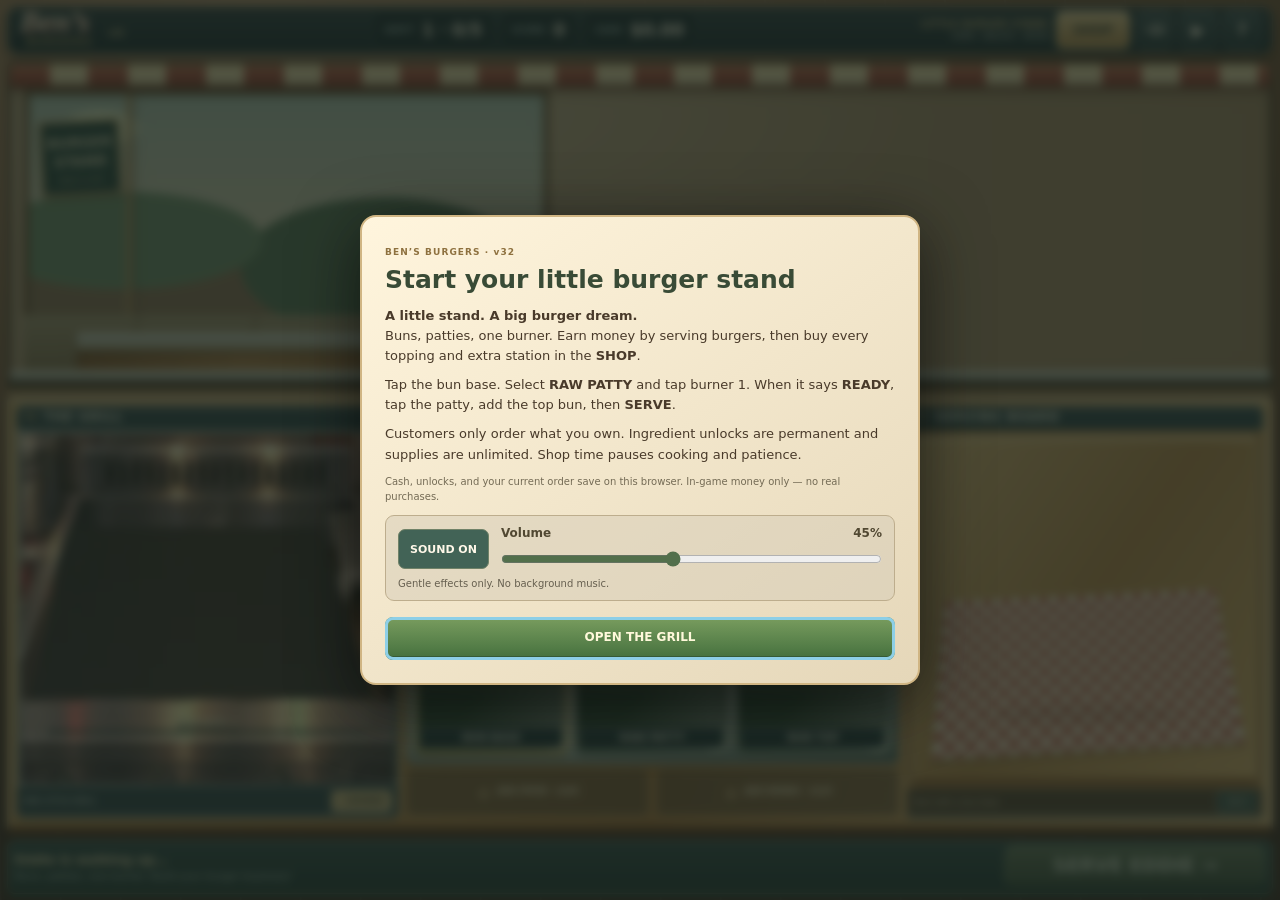
==== commit 0cd320b3: "Launch illustrated v32 starter stand while retaining the shop, sound and save systems" ====
--- a/index.html
+++ b/index.html
@@ -5,24 +5,25 @@
 <meta name="viewport" content="width=device-width,initial-scale=1,viewport-fit=cover">
 <meta name="theme-color" content="#242829">
 <meta name="apple-mobile-web-app-capable" content="yes">
-<title>Ben’s Burgers · 31</title>
-<link rel="stylesheet" href="v26.css?v=26.0">
-<link rel="stylesheet" href="v27.css?v=27.0">
-<link rel="stylesheet" href="v28.css?v=28.0">
+<title>Ben’s Burgers · 32</title>
+
 <script src="v28-art.js?v=28.0" defer></script>
-<script src="v31-customers.js?v=31.0" defer></script>
+<script src="v32-art.js?v=32.0" defer></script>
+<script src="v32-customers.js?v=32.0" defer></script>
 <script src="v27-model.js?v=27.0" defer></script>
 <script src="v28-model.js?v=28.0" defer></script>
 <script src="v31-model.js?v=31.0" defer></script>
+<script src="v32-model.js?v=32.0" defer></script>
 <link rel="stylesheet" href="sound-v29.css?v=29.0">
 <script src="sound-v29.js?v=29.0" defer></script>
-<script src="v31-ui.js?v=31.0" defer></script>
-<link rel="stylesheet" href="v31.css?v=31.0">
+<script src="v32-ui.js?v=32.0" defer></script>
+
+<link rel="stylesheet" href="v32.css?v=32.0">
 </head>
 <body>
 <main id="app" class="app">
 <header class="hud">
- <div class="brand">Ben’s <span>BURGERS</span><small>v31</small></div>
+ <div class="brand">Ben’s <span>BURGERS</span><small>v32</small></div>
  <div class="stat"><span>SHIFT</span><b id="shift">1 · 0/5</b></div>
  <div class="stat score-stat"><span>SCORE</span><b id="score">0</b></div>
  <div class="stat"><span>CASH</span><b id="money">$0.00</b></div>
@@ -33,7 +34,7 @@
  <button type="button" data-action="help" aria-label="How to play">?</button>
 </header>
 <section id="service" class="service" aria-label="Customer and order">
- <div id="customerStage" class="customer-stage"><div class="diner-door" aria-hidden="true"><i></i><span>OPEN</span></div><div class="diner-floor" aria-hidden="true"></div><div class="customer-walker">
+ <div id="customerStage" class="customer-stage"><div class="stand-window" aria-hidden="true"></div><div class="stand-menu" aria-hidden="true"><b>BURGER<br>STAND</b><small>Made to order</small></div><div class="stand-floor" aria-hidden="true"></div><div class="customer-walker">
   <div id="customerArt" class="customer-art" role="img" aria-label="Customer at the counter"></div>
   </div><div class="name-tag"><span class="online-dot"></span><b id="personName">Lou</b></div>
  </div>
@@ -44,15 +45,15 @@
  </article>
 </section>
 <section class="kitchen" aria-label="Kitchen work surfaces">
- <section class="station griddle-station"><h2><span>01</span> GRIDDLE</h2><div id="grills" class="grills"></div><div class="station-note">Raw → Cooking → Ready</div></section>
+ <section class="station griddle-station"><h2><span>01</span> THE GRILL</h2><div id="grills" class="grills"></div><div class="station-note"><span id="burnerLabel">ONE LITTLE GRILL</span><button type="button" data-action="shop" class="add-equipment">+ BURNER</button></div></section>
  <section class="station prep-station"><h2><span>02</span> INGREDIENTS</h2><div id="ingredients" class="ingredients"></div></section>
- <section class="station assembly-station"><h2><span>03</span> YOUR TRAY</h2><div class="board"><div class="paper"></div><div id="builtBurger" class="built-burger"></div><div id="readySides" class="ready-sides"></div></div><div class="build-meta"><span id="buildLabel">Start with a bun base</span><button type="button" data-action="undo" aria-label="Undo last ingredient">UNDO</button></div></section>
- <section class="station sides-station"><h2><span>04</span> SIDES</h2><div class="side-stations"><button type="button" id="friesStation" data-action="fries"><span id="friesMachine" class="machine-art"></span><span id="friesLabel" class="machine-label">START FRYER</span><span class="station-progress"></span></button><button type="button" id="drinkStation" data-action="drink"><span id="drinkMachine" class="machine-art"></span><span id="drinkLabel" class="machine-label">FILL COLA</span><span class="station-progress"></span></button></div></section>
+ <section class="station assembly-station"><h2><span>03</span> SERVING BOARD</h2><div class="board"><div class="paper"></div><div id="builtBurger" class="built-burger"></div><div id="readySides" class="ready-sides"></div></div><div class="build-meta"><span id="buildLabel">Start with a bun base</span><button type="button" data-action="undo" aria-label="Undo last ingredient">UNDO</button></div></section>
+ <section class="station sides-station"><h2><span>04</span> SIDES</h2><div class="side-stations"><button type="button" id="friesStation" data-action="fries"><span id="friesMachine" class="machine-art"></span><span id="friesLabel" class="machine-label">ADD FRYER</span><span class="station-progress"></span></button><button type="button" id="drinkStation" data-action="drink"><span id="drinkMachine" class="machine-art"></span><span id="drinkLabel" class="machine-label">ADD DRINKS</span><span class="station-progress"></span></button></div></section>
 </section>
 <footer class="footer"><div class="instructions"><b id="hint">Start with the bottom bun.</b><span id="status" role="status" aria-live="polite">Welcome!</span></div><button type="button" id="serveBtn" data-action="serve" aria-disabled="true">SERVE LOU →</button></footer>
 </main>
 <div class="modal" id="modal" role="dialog" aria-modal="true" aria-labelledby="modalTitle">
- <section class="modal-card"><span class="eyebrow">BEN’S BURGERS · v31</span><h2 id="modalTitle">Welcome to Ben’s Burgers</h2><div id="modalText"></div><section class="sound-settings" aria-label="Sound effects settings"><button type="button" id="soundToggle" aria-pressed="true">SOUND ON</button><label for="soundVolume">Volume <output id="soundVolumeValue" for="soundVolume">45%</output></label><input id="soundVolume" type="range" min="0" max="100" step="5" value="45" aria-label="Sound effects volume"><small id="soundNote">Gentle effects only. No background music.</small></section><div class="modal-actions"><button type="button" id="modalPrimary">OPEN THE GRILL</button><button type="button" id="expandBtn" hidden>EXPAND THE DINER</button></div></section>
+ <section class="modal-card"><span class="eyebrow">BEN’S BURGERS · v32</span><h2 id="modalTitle">Welcome to Ben’s Burgers</h2><div id="modalText"></div><section class="sound-settings" aria-label="Sound effects settings"><button type="button" id="soundToggle" aria-pressed="true">SOUND ON</button><label for="soundVolume">Volume <output id="soundVolumeValue" for="soundVolume">45%</output></label><input id="soundVolume" type="range" min="0" max="100" step="5" value="45" aria-label="Sound effects volume"><small id="soundNote">Gentle effects only. No background music.</small></section><div class="modal-actions"><button type="button" id="modalPrimary">OPEN THE GRILL</button><button type="button" id="expandBtn" hidden>EXPAND THE DINER</button></div></section>
 </div>
 <div id="shopModal" class="modal" role="dialog" aria-modal="true" aria-labelledby="shopTitle" hidden>
  <section class="modal-card shop-card">
--- a/v32.css
+++ b/v32.css
@@ -0,0 +1,22 @@
+/* A small, illustrated burger stand. One stylesheet, not a stack of layout hotfixes. */
+*{box-sizing:border-box}html,body{margin:0;width:100%;min-height:100%;background:#251d18;color:#fff4dc;font-family:'Trebuchet MS',system-ui,sans-serif}html{-webkit-text-size-adjust:100%}body{overflow:hidden}button{font:inherit;color:inherit;cursor:pointer;touch-action:manipulation;-webkit-tap-highlight-color:transparent}button>*{pointer-events:none}button:focus-visible{outline:3px solid #8dcfe7;outline-offset:-3px}button:active{filter:brightness(1.12)}svg{display:block;overflow:visible}.food-art>svg,.built-burger>svg,#orderBurger>svg,.chip-food>svg,.side-icon>svg,.ready-sides>span>svg,.machine-art>svg,.shop-art>svg,.counter-cash>svg{width:100%;height:100%}svg svg{overflow:hidden}[hidden]{display:none!important}h1,h2,p{margin:0}
+.app{--gap:7px;width:100%;height:var(--app-height,100dvh);padding:max(6px,var(--safe-top,env(safe-area-inset-top))) max(7px,var(--safe-right,env(safe-area-inset-right))) max(6px,var(--safe-bottom,env(safe-area-inset-bottom))) max(7px,var(--safe-left,env(safe-area-inset-left)));display:grid;grid-template-rows:48px minmax(0,.43fr) minmax(0,.57fr) 54px;gap:var(--gap);background:radial-gradient(ellipse at 20% 0,#bd926b 0,transparent 55%),repeating-linear-gradient(89deg,#fff1 0 1px,transparent 2px 60px),linear-gradient(#805a39,#5c3924 60%,#402b20);isolation:isolate}
+.hud{display:flex;align-items:center;gap:8px;min-width:0;padding:4px 12px;background:linear-gradient(#303d3e,#19292c);border:1px solid #b7a582;border-radius:11px;box-shadow:0 4px 8px #130d0980;z-index:5}.brand{flex:1;min-width:90px;font:italic 700 30px/.75 Georgia;color:#ffefd0;text-shadow:1px 2px #89372d;white-space:nowrap}.brand>span{display:block;font:900 9px/1.7 system-ui;letter-spacing:.3em;margin:3px 0 0 7px;color:#dfb76d;text-shadow:none}.brand>small{font:700 8px system-ui;position:absolute;left:108px;top:29px;color:#e2c78c;text-shadow:none}.stat{background:#172528aa;border:1px solid #8b958850;border-radius:7px;padding:5px 10px;display:flex;align-items:center;gap:8px;align-self:stretch;white-space:nowrap}.stat span{font:800 8px system-ui;letter-spacing:.08em;color:#b8cbc2}.stat b{font:800 17px system-ui}.store{display:flex;flex-direction:column;gap:3px;flex:1;text-align:right;font:800 9px system-ui;color:#eccb87;letter-spacing:.07em}.store span{font:500 8px system-ui;color:#d2d4be;letter-spacing:0}.hud>button{align-self:stretch;border:1px solid #899691;border-radius:7px;background:linear-gradient(#415353,#243536);min-width:36px;padding:3px 8px;font-weight:900;font-size:17px}#shopBtn{background:linear-gradient(#f2d292,#b98c49);color:#2b3029;box-shadow:inset 0 1px #fff9;border-color:#f8dfab;font-size:12px;letter-spacing:.04em;padding:3px 16px}
+/* The awning and exterior belong to a stand, not the late-game diner. */
+.service{position:relative;display:grid;grid-template-columns:minmax(0,.43fr) minmax(0,.57fr);gap:12px;min-height:0;min-width:0;padding:25px 14px 10px;background:radial-gradient(ellipse at 28% 15%,#fff4ca50,transparent 45%),linear-gradient(90deg,#b79a76,#aa8a62);border:3px solid #513d28;border-bottom-width:9px;border-radius:7px 7px 0 0;box-shadow:inset 0 4px 10px #44281980,0 4px 0 #c69c63;overflow:hidden}.service:before{content:'';position:absolute;left:0;right:0;top:0;height:22px;background:repeating-linear-gradient(90deg,#a94634 0 40px,#f1ddac 40px 78px);box-shadow:inset 0 7px 7px #ffdc8c55,inset 0 -4px 4px #633b2160,0 5px 9px #533b2355;border-bottom:3px solid #693c25;z-index:7}.service:after{content:'';position:absolute;left:0;right:0;bottom:0;height:11px;background:linear-gradient(#fff1cf,#b4b5a5 43%,#6e776e 50%,#d6d2b9 62%,#656453);box-shadow:0 -2px 4px #593b2244;z-index:7;pointer-events:none}.customer-stage{position:relative;min-width:0;min-height:0;overflow:hidden;isolation:isolate}.stand-window{position:absolute;left:0;top:0;bottom:10%;width:100%;border:5px solid #6d4d2e;background:radial-gradient(ellipse at 14% 14%,#edf3c7 0 5%,transparent 7%),radial-gradient(ellipse at 18% 60%,#75926b 0 23%,transparent 24%),radial-gradient(ellipse at 69% 71%,#5b7755 0 28%,transparent 29%),linear-gradient(#b6c8b3,#d7cfad 56%,#917555 57%);box-shadow:inset 0 3px 6px #4c4f3550,0 1px #e5cb92}.stand-window:before{content:'';position:absolute;top:0;bottom:0;left:19%;width:5px;background:linear-gradient(90deg,#ad8551,#dbb374,#5b3c23);box-shadow:4px 0 9px #49322144}.stand-menu{position:absolute;left:3%;top:11%;border:3px solid #cda469;padding:9px 5px;background:#28453b;transform:rotate(-3deg);text-align:center;box-shadow:0 3px 5px #27190a60;z-index:1}.stand-menu b{font:800 clamp(9px,1.05vw,16px)/1.1 system-ui;letter-spacing:.04em;color:#efdfb8}.stand-menu small{display:block;font:italic 8px Georgia;margin-top:5px;color:#dbc69a}.stand-floor{position:absolute;left:0;right:0;bottom:0;height:20%;background:repeating-linear-gradient(100deg,#d6c49933 0 21%,#8d694722 21% 22%),linear-gradient(#9d8b68,#77603d)}.customer-walker{position:absolute;z-index:3;will-change:transform;transform-origin:50% 100%}.customer-art{width:100%;height:100%;overflow:visible}.customer-rig{width:100%;height:100%;overflow:visible}.customer-counter{position:absolute;bottom:0;z-index:4;left:0;right:0;background:repeating-linear-gradient(90deg,#47341d1a 0 2px,transparent 3px 49px),linear-gradient(95deg,#8b5c2f,#b78247 35%,#8a572b);border-top:9px solid #d8c8a3;box-shadow:inset 0 3px #655d45,inset 0 8px 12px #6442214d,0 -2px 6px #623c2560;pointer-events:none}.customer-counter:before{content:'';position:absolute;left:0;right:0;top:-15px;height:8px;background:linear-gradient(#ede4cc,#a4aaa0 80%,#60665b);border-top:1px solid #ffffe0;transform:skewX(-9deg)}.name-tag{position:absolute;z-index:6;bottom:10px;left:57%;transform:translateX(-50%);border:1px solid #b9c8a280;background:#23453bdd;border-radius:20px;padding:4px 12px;display:flex;align-items:center;gap:5px;font-size:11px;white-space:nowrap;box-shadow:0 2px 4px #41271640}.online-dot{width:5px;height:5px;border-radius:50%;background:#cbe2a3}.customer-foreground{position:absolute;z-index:6;pointer-events:none}.counter-cash{position:absolute;z-index:7;pointer-events:none;width:42px;height:22px;filter:drop-shadow(0 2px 1px #27392680)}.counter-cash b{position:absolute;top:-17px;width:80px;left:-19px;text-align:center;font:bold 11px system-ui;color:#f6f5bd;text-shadow:0 1px 3px #294128}
+.ticket{position:relative;min-width:0;min-height:0;display:grid;grid-template-rows:18px minmax(0,1fr) 5px;gap:5px;padding:9px 12px 8px;border:2px solid #ccb083;border-radius:13px;background:linear-gradient(125deg,#fffdf1,#f3e7c8);color:#49382a;box-shadow:0 4px 0 #957348,0 7px 12px #523b2355;transition:opacity .25s,transform .25s}.ticket:before{content:'';position:absolute;left:-12px;top:50%;border-right:12px solid #fbf4df;border-top:10px solid transparent;border-bottom:10px solid transparent}.ticket-top{display:flex;justify-content:space-between;gap:5px;align-items:center;font:800 8px system-ui;letter-spacing:.06em;color:#7f684a}.patience-label{white-space:nowrap}.ticket-main{display:grid;grid-template-columns:minmax(0,.43fr) minmax(0,.57fr);gap:10px;align-items:center;min-height:0}.meal-picture{min-height:0;height:100%;width:100%;display:flex;align-items:center;justify-content:center}.meal-picture>#orderBurger{height:100%;width:70%;min-width:0;filter:drop-shadow(0 3px 2px #ac7a4130)}#orderSides{width:30%;display:flex;align-items:flex-end;height:85%;padding-bottom:8%}.side-icon{display:block;flex:1;min-width:0;height:80%}.ticket-copy{min-width:0}.ticket-copy h1{font-size:clamp(13px,1.45vw,23px);line-height:1.1;margin-bottom:6px}.recipe-list{display:flex;gap:3px;flex-wrap:wrap}.recipe-chip{display:inline-flex;align-items:center;gap:4px;border:1px solid #d6c4a4;border-radius:5px;background:#ecdfbd50;padding:2px 5px;font-size:clamp(8px,.78vw,12px);white-space:nowrap}.chip-food{display:inline-block;width:25px;height:18px}.recipe-chip.added{background:#cbdcab;border-color:#b2c78f;color:#44623d}.ticket-copy p{font-size:clamp(8px,.9vw,12px);color:#8b613b;font-weight:700;margin-top:6px}.patience-track{height:5px;background:#c8b895;border-radius:8px;overflow:hidden}.patience-track>div{height:100%;border-radius:inherit}#orderTabs{display:flex;gap:3px}#orderTabs>button{border:1px solid #bda582;color:#644928;background:#e8d8b1;border-radius:4px;padding:3px 5px;font-size:9px}#orderTabs>button.chosen{background:#42704c;color:#fff6d8}.service.arriving .ticket{opacity:0;transform:translateX(8px)}.service.departing .ticket{opacity:.5}.walking .name-tag,.departing .name-tag{opacity:0}
+/* Equipment: food, griddle and working surface remain independent interactive layers. */
+.kitchen{display:grid;grid-template-columns:minmax(0,.31fr) minmax(0,.40fr) minmax(0,.29fr);grid-template-rows:minmax(0,1fr) 47px;gap:7px;min-width:0;min-height:0;padding:6px 7px 10px;border:2px solid #d5c098;border-bottom:7px solid #72451e;border-radius:6px;background:repeating-linear-gradient(2deg,#fff1 0 1px,transparent 2px 10px),linear-gradient(110deg,#c69958,#b17838 56%,#e1b778);box-shadow:inset 0 2px #f7dfab,0 4px 8px #301a1260}.station{position:relative;display:grid;grid-template-rows:24px minmax(0,1fr);min-width:0;min-height:0;border:1px solid #c7c8b4;border-radius:7px;background:linear-gradient(130deg,#aaa99a,#5b6662);box-shadow:inset 0 1px #eeebd2,0 3px #5b6157;overflow:hidden}.station h2{display:flex;align-items:center;gap:6px;background:linear-gradient(#3e5051,#263c3e);color:#faefd2;font-size:clamp(8px,.95vw,13px);letter-spacing:.08em;padding:4px 8px;border-bottom:1px solid #788d7e;white-space:nowrap}.station h2>span{color:#e6bc73;font-size:8px}.griddle-station{grid-column:1;grid-row:1/3;grid-template-rows:24px minmax(0,1fr) 28px}.grills{position:relative;display:grid;grid-template-columns:repeat(2,minmax(0,1fr));grid-template-rows:repeat(2,minmax(0,1fr));gap:4px;min-height:0;margin:3px;background:linear-gradient(160deg,#37332f,#2b2d29);isolation:isolate;padding:12% 5% 12%;border-radius:5px;border:1px solid #595c52;box-shadow:inset 0 0 6px #000}.grills:before{content:'';position:absolute;inset:0;z-index:-1;background-image:var(--grill-image);background-size:100% 100%;background-repeat:no-repeat}.grills[data-count="1"]{grid-template-columns:1fr;grid-template-rows:1fr}.grills[data-count="2"]{grid-template-columns:1fr 1fr;grid-template-rows:1fr}.grill{position:relative;min-width:0;min-height:0;padding:0;border:1px solid #e0c78814;background:transparent;border-radius:7px;display:block}.grill[data-stage=locked]{display:none}.grill-art{position:absolute;inset:0 4% 19%;filter:drop-shadow(0 4px 3px #0009)}.grill-status{position:absolute;bottom:8px;left:2px;right:2px;text-align:center;font:900 clamp(7px,.82vw,12px)/1 system-ui;text-shadow:0 2px 2px #000;color:#fff0c8;white-space:nowrap}.progress{position:absolute;bottom:2px;height:4px;background:#182525c0;left:6px;right:6px;border:1px solid #77807199;border-radius:7px;overflow:hidden}.progress i{height:100%;background:#e0b757;display:block}.grill.place{box-shadow:inset 0 0 0 2px #78c3d2;background:#81bec329}.grill[data-stage=ready]{box-shadow:inset 0 0 0 2px #a7ce70,0 0 8px #91c85666}.grill[data-stage=ready] .grill-status{color:#d7f794}.grill[data-stage=ready] .progress i{background:#98c965}.grill[data-stage=burned] .grill-status{color:#ffae89}.grill[data-stage=burned]{border-color:#c56040}.grill[data-stage=cooking] .grill-art:after{content:'';position:absolute;left:45%;top:20%;width:18%;height:45%;border-radius:50%;background:linear-gradient(transparent,#ffffed40,transparent);filter:blur(5px);animation:steam 1.7s ease-out infinite}.station-note{display:flex;justify-content:space-between;align-items:center;padding:2px 6px;font:700 7px system-ui;letter-spacing:.03em;background:#304345;color:#dce2cc;gap:2px}.add-equipment{border:1px solid #bda273;border-radius:4px;background:#d6ba7f;color:#363529;font:900 8px system-ui;padding:4px 6px;min-height:22px}.prep-station{grid-column:2;grid-row:1}.ingredients{display:grid;grid-template-columns:repeat(var(--cols,3),minmax(0,1fr));grid-template-rows:repeat(var(--rows,1),minmax(0,1fr));align-content:stretch;gap:7px;padding:8px;background:linear-gradient(145deg,#d9d9c6,#838f84 35%,#a1a99a 65%,#56685f);min-height:0}.ingredients>button{min-width:0;min-height:0;position:relative;padding:0;background:linear-gradient(125deg,#b7bca9,#dce0c9 9%,#546252 11%,#22372b 21%,#30472e 65%,#788372 94%,#cbd0b6 96%);border:2px solid #d4d4bb;border-radius:8px;box-shadow:inset 0 5px 8px #122317b3,0 3px #465448;overflow:hidden}.ingredients>button:before{content:'';position:absolute;left:9%;right:9%;top:12%;bottom:24%;border-radius:5px;background:linear-gradient(#e0d6b100,#e3e4bd20);box-shadow:inset 2px 0 4px #26322140;transform:perspective(150px) rotateX(16deg)}.food-art{position:absolute;inset:9% 3% 25%;filter:drop-shadow(1px 5px 3px #1322138c)}.tray-label{position:absolute;bottom:3px;left:3px;right:3px;background:linear-gradient(#304344,#182d2f);border:1px solid #92a08c90;border-radius:5px;padding:4px 1px;text-align:center;font:900 clamp(7px,.8vw,12px)/1.1 system-ui;white-space:normal;min-height:19px}.ingredients>button.suggested{border-color:#f9d886;box-shadow:inset 0 0 0 1px #f9d886,0 3px #665522,0 0 9px #ffe4a860}.ingredients>button.selected{border-color:#8cdeea;box-shadow:0 0 8px #8cdeea88}.ingredients>button.selected .tray-label{background:#2d6471}.assembly-station{grid-column:3;grid-row:1/3;grid-template-rows:24px minmax(0,1fr) 26px;background:#b48147;border-color:#edcc93}.board{min-height:0;position:relative;margin:6px;border-radius:6px;background:repeating-linear-gradient(4deg,#76421518 0 1px,transparent 1px 9px),linear-gradient(125deg,#e9c17d,#c28e4a 50%,#e5b66e);border:2px solid #eac786;border-bottom:5px solid #9b642e;border-radius:6px;box-shadow:inset 0 2px #ffe7b3,0 3px 5px #55361f66;overflow:hidden}.paper{position:absolute;inset:43% 7% 8%;background:conic-gradient(#f4e7c7 25%,#cb6650 0 50%,#f4e7c7 0 75%,#cb6650 0) 0 0/20px 20px;border:1px solid #f6e4bf;transform:perspective(400px) rotateX(21deg) rotate(-3deg);box-shadow:0 3px 4px #56322170}.built-burger{position:absolute;inset:0 2% 7%;filter:drop-shadow(0 3px 2px #68411c30)}.ready-sides{position:absolute;right:1%;bottom:7%;width:37%;height:47%;display:flex;align-items:flex-end}.ready-sides>span{width:50%;height:100%}.build-meta{display:flex;gap:4px;align-items:center;justify-content:space-between;padding:2px 6px;background:#59452f;color:#f5deb0;font-size:8px}.build-meta button{border:1px solid #acb39c;border-radius:4px;background:#3a5149;font-size:8px;padding:3px 7px;min-height:22px}.sides-station{grid-column:2;grid-row:2;border:0;background:transparent;box-shadow:none;display:block;overflow:visible}.sides-station>h2{display:none}.side-stations{display:flex;height:100%;gap:7px}.side-stations>button{flex:1;position:relative;min-width:0;display:flex;align-items:center;justify-content:center;gap:5px;border:1px solid #c3c4ab;border-bottom:3px solid #47584b;border-radius:6px;background:linear-gradient(140deg,#a9afa0,#5a6d62);padding:2px 5px}.machine-art{width:42px;height:100%;flex:none}.machine-label{font:800 8px/1.1 system-ui;text-align:center;color:#fff0c9}.side-stations>button[data-state=locked]{border:1px dashed #d4b982;background:#634b3299;color:#ebd7aa}.side-stations>button[data-state=locked] .machine-art{display:none}.side-stations>button[data-state=locked]:before{content:'+';font:300 19px system-ui;color:#efcf94}.side-stations>button[data-state=ready]{background:linear-gradient(#799660,#3f6846);border-color:#bedd8c}.station-progress{position:absolute;left:3px;bottom:2px;height:2px;width:var(--fill,0);max-width:calc(100% - 6px);background:#bde89e}
+.footer{min-width:0;min-height:0;display:flex;align-items:center;gap:9px;padding:5px 7px;border-radius:8px;background:linear-gradient(#334b46,#213730);border:1px solid #a1ab8c;box-shadow:0 3px #263426,0 5px 8px #30261660;z-index:10}.instructions{flex:1;min-width:0;display:flex;flex-direction:column;gap:4px}.instructions>b{font-size:clamp(9px,1vw,14px);line-height:1.2;color:#f5dfac}.instructions>span{font-size:clamp(8px,.8vw,11px);line-height:1.1;color:#bed0be}.instructions>span.error{color:#ffbd98}#serveBtn{align-self:stretch;width:clamp(130px,23%,260px);flex:none;background:linear-gradient(#657556,#42533d);border:1px solid #99a176;border-bottom:4px solid #31452f;border-radius:8px;font:900 clamp(11px,1.5vw,20px) system-ui;color:#dae0c7;text-shadow:0 1px #273d2e;box-shadow:inset 0 1px #d8e1ad66}#serveBtn.ready{background:linear-gradient(#a6c967,#579140);color:#fffce1;border-color:#d8e993;box-shadow:inset 0 1px #f3ffd0,0 0 11px #b5d26844}
+/* The same gameplay can grow beyond the starter stand. */
+.app[data-tier="2"] .service,.app[data-tier="3"] .service{background:linear-gradient(#b29569,#65503d);border-color:#a8926b}.app[data-tier="2"] .service:before,.app[data-tier="3"] .service:before{background:radial-gradient(ellipse,#ffdda9,transparent 15%) 0 0/100px 40px,linear-gradient(#533324,#a17041)}.app[data-tier="2"] .kitchen,.app[data-tier="3"] .kitchen{background:linear-gradient(140deg,#cecfbd,#8f9c91 45%,#c3c9b6);border-color:#c8cbb6;border-bottom-color:#607468}
+.modal{position:fixed;inset:0;z-index:100;display:grid;place-items:center;padding:12px;background:#16221cba;backdrop-filter:blur(5px);overflow:auto}.modal-card{width:min(560px,100%);max-height:calc(var(--app-height,100dvh) - 24px);overflow:auto;background:linear-gradient(145deg,#fff5dd,#e5d7b9);color:#493a2a;border:2px solid #d0b583;border-radius:16px;padding:23px;box-shadow:0 15px 65px #0009}.eyebrow{font:800 9px system-ui;letter-spacing:.12em;color:#8e713f}.modal-card h2{font:800 25px/1.12 system-ui;color:#394b36;margin:7px 0 12px}.modal-card p{font:13px/1.55 system-ui;margin:9px 0}.modal-actions{display:flex;gap:8px;flex-wrap:wrap;margin-top:16px}.modal-actions button{flex:1;padding:12px 16px;border:1px solid #789264;border-bottom:4px solid #355a36;border-radius:8px;background:linear-gradient(#789c5e,#487340);color:#fff9db;font:900 12px system-ui;min-height:42px}.modal-actions button+button{background:linear-gradient(#e0c084,#b38c4e);color:#453822;border-color:#b88e4d}.save-note{font-size:10px!important;color:#746b55}.shop-card{width:min(820px,100%);height:calc(var(--app-height,100dvh) - 28px);display:flex;flex-direction:column;gap:9px;overflow:hidden;padding:16px}.shop-header{display:flex;align-items:center;justify-content:space-between;gap:8px;flex:none}.shop-header h2{margin:3px 0;font-size:25px}.shop-header>button{padding:9px;border:1px solid #7c9682;border-radius:8px;background:#35564b;color:#fff7d9;font:900 10px system-ui;min-height:36px}.shop-wallet{flex:none;display:flex;gap:10px;align-items:center;justify-content:space-between;padding:8px 12px;border-radius:8px;background:#344c40;color:#f6dfb0;font:800 10px system-ui}.shop-wallet b{font-size:20px;margin-left:7px}.shop-pause,.shop-feedback,.shop-footnote{margin:0!important;flex:none;font-size:11px!important;line-height:1.2!important}.shop-footnote{font-size:9px!important}.shop-filters{display:flex;flex:none;gap:4px;flex-wrap:wrap}.shop-filters>button{min-height:32px;padding:6px 10px;border:1px solid #b79e6c;background:#e5d7b3;color:#625239;border-radius:6px;font:800 11px system-ui}.shop-filters>button[aria-pressed=true]{background:#557749;color:#fff4d6}.shop-items{display:grid;grid-template-columns:1fr 1fr;gap:8px;overflow-y:auto;min-height:0;overscroll-behavior:contain;padding:3px;align-content:start}.shop-item{display:grid;grid-template-columns:62px minmax(0,1fr);gap:6px 10px;padding:11px;border:1px solid #bdaf8d;background:#fff8e7;border-radius:9px;min-width:0}.shop-art{grid-row:1/3;height:72px;width:62px;display:grid;place-items:center;align-self:center}.shop-copy small{font:800 8px system-ui;color:#9b845b;letter-spacing:.05em}.shop-copy h3{margin:2px 0;font-size:15px;color:#3a4932}.shop-copy p{font-size:11px;margin:4px 0;line-height:1.2}.purchase-reason{font-size:10px;color:#80765d}.shop-item>button{grid-column:2;min-height:33px;border-radius:6px;background:linear-gradient(#87a766,#577f40);color:#fffce5;border:1px solid #6f8d50;font:900 12px system-ui;padding:6px}.shop-item>button:disabled{background:#ddd8c8;color:#858171;border-color:#c8bea2}.shop-item.owned{background:#eef0dc}.equipment-icon{font-size:37px;color:#697d5b}
+.paused *{animation-play-state:paused!important}@keyframes steam{from{transform:translateY(10px);opacity:0}35%{opacity:.55}to{transform:translateY(-16px);opacity:0}}
+@media(orientation:portrait){body{overflow:auto}.app{height:max(784px,var(--app-height,100dvh));min-height:784px;grid-template-rows:48px minmax(0,.31fr) minmax(0,.69fr) 60px;--gap:8px}.hud{padding:4px 6px;gap:4px}.brand{font-size:23px;min-width:72px}.brand>span{font-size:7px}.brand>small{display:none}.stat{flex-direction:column;justify-content:center;gap:0;padding:3px 5px}.stat b{font-size:12px}.stat span{font-size:7px}.score-stat,.store{display:none}.hud>button{min-width:29px;font-size:15px;padding:2px 5px}#shopBtn{min-width:42px;padding:3px 7px;font-size:10px}#soundBtn{flex-basis:29px;min-width:29px;padding:2px}.service{grid-template-columns:minmax(0,.43fr) minmax(0,.57fr);gap:7px;padding:27px 6px 9px}.ticket{padding:7px 7px 6px;grid-template-rows:15px minmax(0,1fr) 5px;gap:3px}.ticket-top{font-size:6px}.ticket-main{grid-template-columns:1fr;grid-template-rows:minmax(0,1fr) auto;gap:3px}.meal-picture{height:88px;max-height:100%;max-width:158px;justify-self:center}.meal-picture>#orderBurger{width:76%;height:100%}#orderSides{width:24%;height:82%}.ticket-copy h1{font-size:14px;margin-bottom:4px}.recipe-chip{font-size:7px;padding:1px 3px;gap:2px}.chip-food{width:18px;height:13px}.ticket-copy p{font-size:8px;margin-top:4px}.kitchen{grid-template-columns:minmax(0,1fr) minmax(0,1fr);grid-template-rows:196px minmax(0,1fr) 43px;padding:5px 5px 9px;gap:6px}.griddle-station{grid-column:1;grid-row:1;grid-template-rows:22px minmax(0,1fr) 25px}.assembly-station{grid-column:2;grid-row:1;grid-template-rows:22px minmax(0,1fr) 25px}.prep-station{grid-column:1/3;grid-row:2;grid-template-rows:22px minmax(0,1fr)}.sides-station{grid-column:1/3;grid-row:3}.station h2{font-size:9px;padding:3px 6px;gap:3px}.ingredients{gap:6px;padding:6px}.tray-label{font-size:8px;padding:3px}.food-art{inset:3% 3% 22%}.ingredients[data-count="3"] .food-art{inset:1% 4% 23%}.board{margin:4px}.grill-status{font-size:8px}.machine-label{font-size:9px}.footer{position:sticky;bottom:max(3px,env(safe-area-inset-bottom));min-height:56px;height:60px}.instructions>b{font-size:10px}.instructions>span{font-size:8px}#serveBtn{width:125px;font-size:12px}.shop-items{grid-template-columns:1fr}.shop-card{padding:12px;gap:7px}.shop-wallet{flex-wrap:wrap;font-size:9px}.shop-filters>button{font-size:10px;padding:5px 6px}.shop-item{grid-template-columns:57px minmax(0,1fr) 77px;align-items:center}.shop-art{grid-row:1;width:57px;height:60px}.shop-item>button{grid-column:3;grid-row:1;font-size:11px;min-height:39px}.shop-header h2{font-size:22px}.shop-copy h3{font-size:13px}#orderTabs{position:absolute;top:-20px;left:0;right:0}#orderTabs>button{font-size:7px;padding:2px 3px}.sound-settings{padding:8px;margin-top:8px}}
+@media(orientation:landscape) and (max-height:440px){.app{grid-template-rows:36px minmax(0,.47fr) minmax(0,.53fr) 43px;--gap:4px;padding-top:3px;padding-bottom:max(3px,var(--safe-bottom,env(safe-area-inset-bottom)))}.hud{padding:2px 7px;gap:5px}.brand{font-size:23px;min-width:75px}.brand>span{font-size:7px;margin-top:3px}.brand>small{display:none}.stat{padding:2px 6px;gap:4px}.stat b{font-size:13px}.stat span{font-size:7px}.hud>button{min-width:30px;font-size:13px}.store{display:none}#shopBtn{font-size:10px;padding:3px 10px}.service{padding:17px 8px 7px;border-width:2px;border-bottom-width:5px;grid-template-columns:.38fr .62fr;gap:9px}.service:before{height:15px}.service:after{height:7px}.stand-menu{padding:5px}.stand-menu small{display:none}.ticket{padding:5px 8px;border-radius:8px;grid-template-rows:12px minmax(0,1fr) 4px;gap:2px}.ticket-top{font-size:7px}.ticket-main{gap:4px;grid-template-columns:.34fr .66fr}.ticket-copy h1{font-size:13px;margin-bottom:3px}.recipe-chip{font-size:7px;gap:2px;padding:1px 3px}.chip-food{width:18px;height:12px}.ticket-copy p{font-size:7px;margin-top:3px}.kitchen{grid-template-rows:minmax(0,1fr) 28px;padding:3px 4px 6px;border-bottom-width:4px;gap:4px}.station h2{font-size:8px;letter-spacing:.03em;padding:2px 5px}.griddle-station{grid-template-rows:18px minmax(0,1fr) 20px}.prep-station{grid-template-rows:18px minmax(0,1fr)}.assembly-station{grid-template-rows:18px minmax(0,1fr) 20px}.station-note{font-size:6px;padding:1px 4px}.add-equipment{min-height:18px;font-size:7px;padding:2px 4px}.ingredients{padding:4px;gap:4px}.tray-label{font-size:7px;min-height:14px;padding:2px;bottom:2px;left:1px;right:1px}.food-art{inset:0 3% 23%}.grills{margin:2px;padding:7% 4% 11%}.grill-status{font-size:7px;bottom:6px}.grill-art{inset:0 3% 10%}.board{margin:3px}.build-meta{font-size:7px;padding:1px 4px}.build-meta button{min-height:17px;padding:1px 5px;font-size:7px}.machine-art{width:28px}.machine-label{font-size:7px}.footer{padding:3px 6px;gap:6px}.instructions>b{font-size:9px}.instructions>span{font-size:7px}#serveBtn{font-size:12px;width:190px}.shop-card{padding:9px;gap:5px}.shop-header h2{font-size:20px}.shop-header .eyebrow,.shop-footnote{display:none}.shop-header button{min-height:28px;font-size:9px;padding:4px 8px}.shop-wallet{padding:4px 8px}.shop-wallet b{font-size:16px}.shop-filters>button{min-height:27px;font-size:9px;padding:4px 8px}.shop-item{padding:7px;grid-template-columns:42px minmax(0,1fr)}.shop-art{width:42px;height:48px}.shop-copy h3{font-size:12px}.shop-copy p{font-size:9px}.purchase-reason{font-size:8px}.shop-item>button{min-height:26px;font-size:10px;padding:3px}.modal-card{padding:13px 19px}.modal-card h2{font-size:21px;margin:5px 0 8px}.modal-card p{font-size:11px;margin:5px 0;line-height:1.3}.modal-actions{margin-top:8px}.modal-actions button{padding:7px;min-height:33px;font-size:10px}}
+@media(orientation:landscape) and (max-width:740px){.stat span{display:none}.score-stat{display:none}.brand{min-width:75px}.service{grid-template-columns:.35fr .65fr}.ticket-main{grid-template-columns:.3fr .7fr}.recipe-chip{font-size:6px}.chip-food{width:14px}.ticket-copy h1{font-size:11px}.ticket-copy p{font-size:6px}.instructions>b{font-size:8px}#serveBtn{width:145px}.kitchen{grid-template-columns:.31fr .39fr .30fr}.tray-label{font-size:6px}.station h2{font-size:7px}.machine-label{font-size:6px}.build-meta>span{font-size:6px}}
+@media(prefers-reduced-motion:reduce){*,*:before,*:after{animation:none!important;transition:none!important}}
+
+.grill-backdrop{position:absolute;inset:0;z-index:-1;pointer-events:none}.grill-backdrop>svg{display:block;width:100%;height:100%}
+@media(orientation:landscape) and (max-height:360px){.app{grid-template-rows:30px minmax(0,.35fr) minmax(0,.65fr) 38px}.service{padding-top:12px;padding-bottom:5px}.service:before{height:10px}.ticket{grid-template-rows:10px minmax(0,1fr) 3px;padding:3px 6px}.ticket-top{font-size:6px}.ticket-copy h1{font-size:10px}.recipe-chip{font-size:6px;padding:0 2px}.ticket-copy p{font-size:6px;margin-top:2px}.chip-food{width:13px;height:10px}.name-tag{font-size:8px;padding:2px 6px}.stand-menu{display:none}.hud{padding:1px 5px}.hud button{min-width:28px}.brand{font-size:20px}.brand>span{font-size:6px}.counter-cash b{font-size:8px;top:-10px}.footer{padding:2px 4px}#serveBtn{font-size:11px}.instructions>b{font-size:8px}.instructions>span{font-size:7px}}
+@media(orientation:landscape) and (max-height:360px){.grills{padding:7px 5px 13px}}
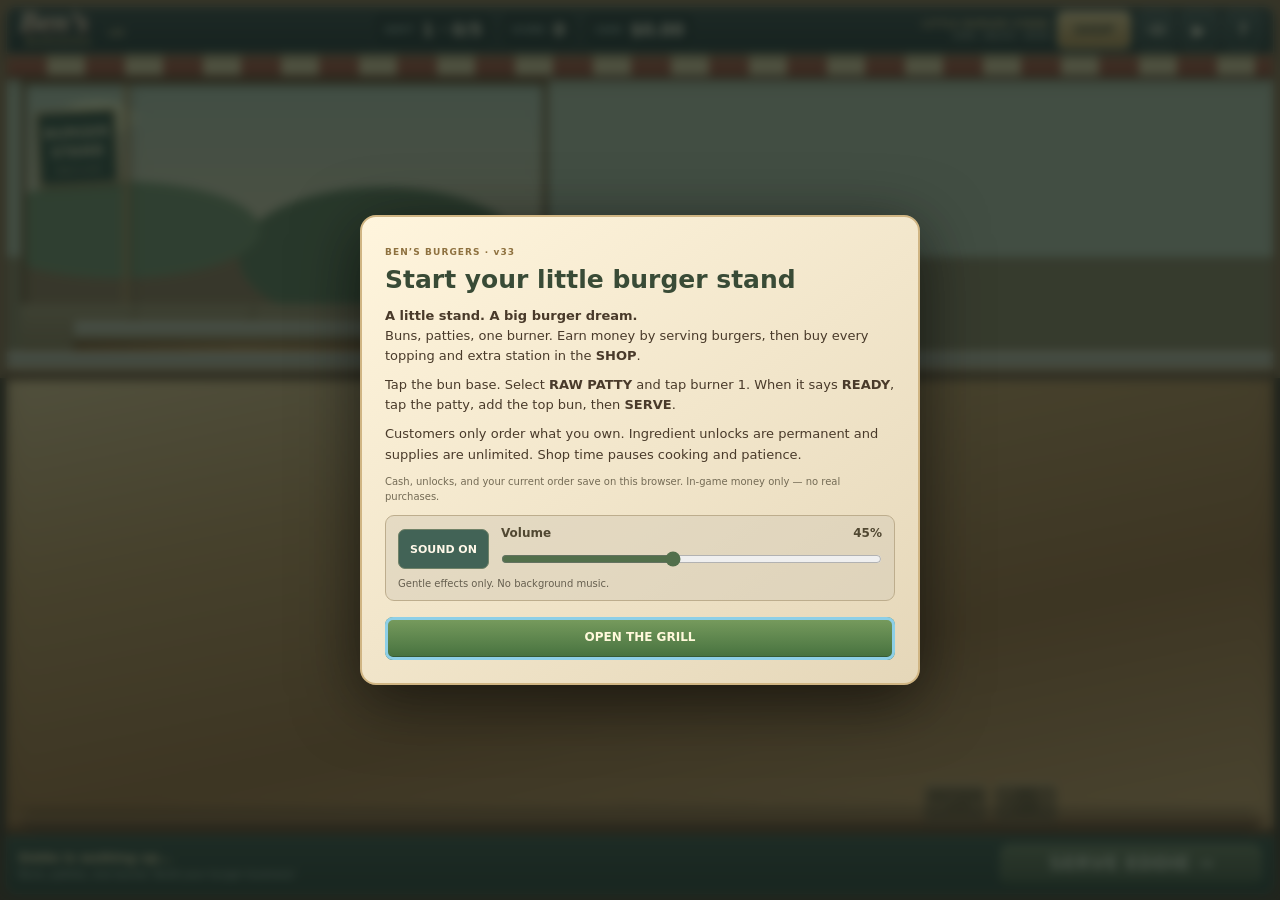
==== commit 1c83c654: "Load v33 continuous worktop depth styling" ====
--- a/index.html
+++ b/index.html
@@ -5,7 +5,7 @@
 <meta name="viewport" content="width=device-width,initial-scale=1,viewport-fit=cover">
 <meta name="theme-color" content="#242829">
 <meta name="apple-mobile-web-app-capable" content="yes">
-<title>Ben’s Burgers · 32</title>
+<title>Ben’s Burgers · 33</title>
 
 <script src="v28-art.js?v=28.0" defer></script>
 <script src="v32-art.js?v=32.0" defer></script>
@@ -19,11 +19,12 @@
 <script src="v32-ui.js?v=32.0" defer></script>
 
 <link rel="stylesheet" href="v32.css?v=32.0">
+<link rel="stylesheet" href="v33.css?v=33.0">
 </head>
 <body>
 <main id="app" class="app">
 <header class="hud">
- <div class="brand">Ben’s <span>BURGERS</span><small>v32</small></div>
+ <div class="brand">Ben’s <span>BURGERS</span><small>v33</small></div>
  <div class="stat"><span>SHIFT</span><b id="shift">1 · 0/5</b></div>
  <div class="stat score-stat"><span>SCORE</span><b id="score">0</b></div>
  <div class="stat"><span>CASH</span><b id="money">$0.00</b></div>
@@ -53,7 +54,7 @@
 <footer class="footer"><div class="instructions"><b id="hint">Start with the bottom bun.</b><span id="status" role="status" aria-live="polite">Welcome!</span></div><button type="button" id="serveBtn" data-action="serve" aria-disabled="true">SERVE LOU →</button></footer>
 </main>
 <div class="modal" id="modal" role="dialog" aria-modal="true" aria-labelledby="modalTitle">
- <section class="modal-card"><span class="eyebrow">BEN’S BURGERS · v32</span><h2 id="modalTitle">Welcome to Ben’s Burgers</h2><div id="modalText"></div><section class="sound-settings" aria-label="Sound effects settings"><button type="button" id="soundToggle" aria-pressed="true">SOUND ON</button><label for="soundVolume">Volume <output id="soundVolumeValue" for="soundVolume">45%</output></label><input id="soundVolume" type="range" min="0" max="100" step="5" value="45" aria-label="Sound effects volume"><small id="soundNote">Gentle effects only. No background music.</small></section><div class="modal-actions"><button type="button" id="modalPrimary">OPEN THE GRILL</button><button type="button" id="expandBtn" hidden>EXPAND THE DINER</button></div></section>
+ <section class="modal-card"><span class="eyebrow">BEN’S BURGERS · v33</span><h2 id="modalTitle">Welcome to Ben’s Burgers</h2><div id="modalText"></div><section class="sound-settings" aria-label="Sound effects settings"><button type="button" id="soundToggle" aria-pressed="true">SOUND ON</button><label for="soundVolume">Volume <output id="soundVolumeValue" for="soundVolume">45%</output></label><input id="soundVolume" type="range" min="0" max="100" step="5" value="45" aria-label="Sound effects volume"><small id="soundNote">Gentle effects only. No background music.</small></section><div class="modal-actions"><button type="button" id="modalPrimary">OPEN THE GRILL</button><button type="button" id="expandBtn" hidden>EXPAND THE DINER</button></div></section>
 </div>
 <div id="shopModal" class="modal" role="dialog" aria-modal="true" aria-labelledby="shopTitle" hidden>
  <section class="modal-card shop-card">
--- a/v33.css
+++ b/v33.css
@@ -0,0 +1,31 @@
+/* v33: one continuous roadside-stand work surface with perspective depth. */
+body{background:#24302c}
+.app{background:linear-gradient(#8c6a49 0 42%,#403023 42%);gap:0;grid-template-rows:48px minmax(0,.40fr) minmax(0,.60fr) 58px;padding:6px}
+.hud{border-radius:10px 10px 0 0;z-index:20}
+.service{border-radius:0;border:0;border-left:1px solid #755337;border-right:1px solid #755337;border-bottom:0;box-shadow:none;padding-bottom:7px;background:linear-gradient(#b8c6ad 0 65%,#8d805f 65%);overflow:hidden}
+.service:after{height:16px;bottom:-1px;background:linear-gradient(#f4ead0 0 22%,#b8b9ad 23% 47%,#6f746b 48% 63%,#d7cbae 64% 100%);box-shadow:0 2px 4px #2a1d1266}
+.customer-stage{z-index:2}.ticket{z-index:5}
+.kitchen{position:relative;display:grid;grid-template-columns:34% 40% 26%;grid-template-rows:minmax(0,1fr) 48px;gap:0;padding:28px 18px 26px;background:linear-gradient(180deg,#7a5a3c 0 3%,transparent 3%),linear-gradient(168deg,#efcf97 0%,#c79659 31%,#a66d38 63%,#d7a568 100%);border:1px solid #6d482b;border-top:0;border-bottom:8px solid #6c3d20;border-radius:0;box-shadow:inset 0 2px #f6d9a7,inset 0 -10px 20px #5e321a44,0 8px 14px #1e140e66;overflow:visible;transform-style:preserve-3d;perspective:900px}
+.kitchen:before{content:'';position:absolute;left:1.2%;right:1.2%;top:13px;bottom:20px;pointer-events:none;border-radius:9px;background:linear-gradient(174deg,#e0bc83,#bb824b 49%,#8b552f 100%);box-shadow:inset 0 2px 0 #ffebb9,inset 0 -5px 0 #70411f,0 7px 12px #351d1066;transform:perspective(900px) rotateX(4deg);transform-origin:50% 100%}
+.kitchen:after{content:'';position:absolute;left:0;right:0;bottom:-12px;height:24px;pointer-events:none;background:linear-gradient(#9a6236,#6d4226 45%,#49301f);clip-path:polygon(0 0,100% 0,97% 100%,3% 100%);box-shadow:inset 0 3px #bd8650;z-index:0}
+.station{position:relative;z-index:2;border:0;border-radius:0;background:none;box-shadow:none;overflow:visible;grid-template-rows:22px minmax(0,1fr)}
+.station>h2{height:22px;background:none;border:0;color:#493625;text-shadow:0 1px #f7dfb2;padding:1px 9px;font-size:10px;letter-spacing:.08em}
+.station>h2>span{color:#7f5c34}
+.griddle-station{grid-column:1;grid-row:1/3;grid-template-rows:22px minmax(0,1fr) 31px;padding:0 8px 4px 2px;transform:perspective(850px) rotateX(2deg);transform-origin:50% 100%}
+.grills{margin:0;gap:4px;padding:12% 6% 10%;border:4px solid #a6a79d;border-radius:10px;background:linear-gradient(145deg,#656a67,#282a29 18%,#171a19 80%,#5a5f59);box-shadow:inset 0 0 0 3px #232725,inset 0 7px 17px #000,0 8px 10px #4b2c1a66;transform:skewY(.7deg)}
+.grill{background:radial-gradient(ellipse at 50% 65%,#d8773228,transparent 65%);border:1px solid #827a6a33;box-shadow:none}.grill-status{bottom:8px}.station-note{background:none;color:#453624;padding:3px 6px;font-size:8px;border:0}.add-equipment{background:#5e6d60!important;border-color:#9cae95!important}
+.prep-station{grid-column:2;grid-row:1/3;padding:0 10px 5px;transform:perspective(850px) rotateX(3deg);transform-origin:50% 100%}
+.ingredients{background:none;padding:4px 5px 6px;gap:6px;align-items:stretch}
+.ingredients>button{border:3px solid #bbbcb1;border-radius:9px;background:linear-gradient(#47534e,#28332f 50%,#1f2926);box-shadow:inset 0 4px 7px #0008,inset 0 -2px #e8e6d455,0 6px 7px #4e2e1c55;transform:translateZ(0)}
+.ingredients>button:before{content:'';position:absolute;inset:4px 5px 24px;border-radius:7px;background:linear-gradient(145deg,#17241f,#415047 70%,#1f2923);box-shadow:inset 0 4px 8px #0008;z-index:0}
+.ingredients .food-art{z-index:1;filter:drop-shadow(0 5px 3px #0008)}.tray-label{z-index:2;left:4px;right:4px;bottom:3px;background:linear-gradient(#3f514a,#21332e);box-shadow:0 2px 3px #0007}
+.assembly-station{grid-column:3;grid-row:1/3;padding:0 2px 4px 5px;grid-template-rows:22px minmax(0,1fr) 29px;transform:perspective(850px) rotateX(5deg);transform-origin:50% 100%}
+.board{margin:4px 6px 9px;border:0;border-radius:8px;background:linear-gradient(145deg,#e8bb7c,#c98749 75%,#9f6337);box-shadow:inset 0 3px #ffe1a7,inset 0 -3px #794a2b,0 9px 10px #4e2c1a66;overflow:visible}
+.paper{inset:45% 5% 7%;box-shadow:0 4px 5px #5d382466;transform:perspective(320px) rotateX(33deg) rotateZ(-2deg)}
+.built-burger{filter:drop-shadow(0 7px 3px #4d2b1b55)}
+.build-meta{background:none;color:#483420;padding:2px 7px}.build-meta>button{background:#e8d3ad;color:#493b2a;border-color:#9d7b50}
+.sides-station{position:absolute;z-index:4;left:58%;right:26%;bottom:5px;height:40px;display:block;background:none}.sides-station>h2{display:none}.side-stations{display:grid;grid-template-columns:1fr 1fr;gap:7px;height:100%;background:none}.side-stations>button{border-radius:7px;border:1px solid #876f4d;background:#caa66f66;box-shadow:inset 0 1px #ffe3b5,0 4px 5px #4e2b1a55}.side-stations>button[data-state=locked] .machine-art{display:none}.side-stations>button[data-state=locked] .machine-label{position:static;display:grid;place-items:center;height:100%;background:none;border:0;color:#49361f;font-size:8px;white-space:normal}.side-stations>button[data-state=locked]:before{content:'+';position:absolute;left:10px;top:50%;transform:translateY(-50%);font-size:20px;color:#7e613d}
+.footer{border-radius:0 0 10px 10px;background:linear-gradient(#31483e,#20342d);border-color:#536a5d;box-shadow:0 -2px 8px #1d271f66;padding:8px 12px}
+@media(min-width:900px) and (orientation:landscape){.kitchen{padding-top:32px}.griddle-station{transform:perspective(1000px) rotateX(6deg)}.prep-station{transform:perspective(1000px) rotateX(8deg)}.assembly-station{transform:perspective(1000px) rotateX(10deg)}.ingredients>button{transform:perspective(500px) rotateX(4deg)}.board{transform:translateY(7px) scale(.97)}}
+@media(orientation:portrait){body{overflow:hidden}.app{height:var(--app-height,100dvh);grid-template-rows:54px 230px minmax(0,1fr) 70px;gap:0;padding:0}.service{border-radius:0;padding-bottom:10px}.kitchen{grid-template-columns:48% 52%;grid-template-rows:52% 48%;padding:23px 8px 17px;overflow:hidden}.kitchen:before{top:9px;bottom:9px}.griddle-station{grid-column:1;grid-row:1;padding-right:4px}.assembly-station{grid-column:2;grid-row:1;padding-left:4px}.prep-station{grid-column:1/3;grid-row:2;padding:0 27% 0 2px;transform:perspective(700px) rotateX(3deg)}.sides-station{left:75%;right:1%;bottom:9px;height:43%;display:block}.ingredients{gap:4px}.ingredients>button{min-height:0}.station>h2{font-size:9px}.side-stations{grid-template-columns:1fr;grid-template-rows:1fr 1fr}.board{margin:3px 4px 7px}.footer{border-radius:0;padding-bottom:max(8px,env(safe-area-inset-bottom))}}
+@media(max-height:430px) and (orientation:landscape){.app{grid-template-rows:40px minmax(0,.39fr) minmax(0,.61fr) 48px}.kitchen{padding:24px 10px 17px}.station>h2{font-size:8px;height:18px}.griddle-station,.prep-station,.assembly-station{grid-template-rows:18px minmax(0,1fr) 24px}.tray-label{font-size:7px}.sides-station{height:30px}.side-stations>button[data-state=locked] .machine-label{font-size:7px}.footer{padding:5px 10px}}
